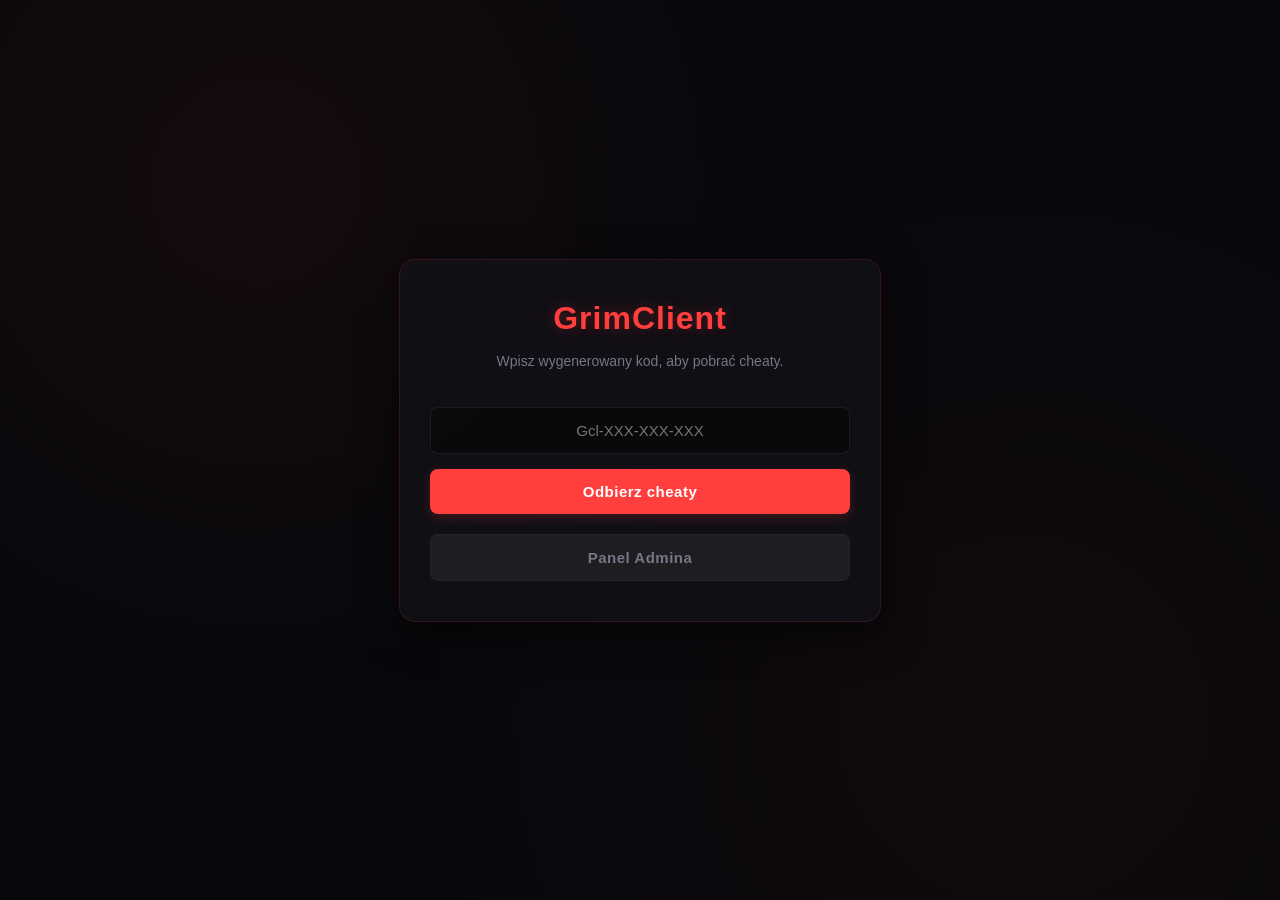
==== index.html @ 5253ae9b "Update index.html" ====
<!DOCTYPE html>
<html lang="pl">
<head>
    <meta charset="UTF-8">
    <meta name="viewport" content="width=device-width, initial-scale=1.0">
    <title>GrimClient - Premium Access</title>
    <style>
        :root {
            --bg-color: #08080c;
            --card-bg: rgba(20, 20, 28, 0.6);
            --border-color: rgba(255, 62, 62, 0.15);
            --accent: #ff3e3e;
            --accent-hover: #ff5c5c;
            --text: #f1f1f4;
            --text-muted: #767685;
            --shadow: 0 12px 40px rgba(0, 0, 0, 0.6);
        }
        
        body {
            font-family: 'Segoe UI', Roboto, Helvetica, Arial, sans-serif;
            background-color: var(--bg-color);
            background-image: 
                radial-gradient(circle at 20% 20%, rgba(255, 62, 62, 0.05) 0%, transparent 40%),
                radial-gradient(circle at 80% 80%, rgba(255, 62, 62, 0.03) 0%, transparent 50%);
            color: var(--text);
            margin: 0;
            padding: 20px;
            display: flex;
            flex-direction: column;
            align-items: center;
            justify-content: center;
            min-height: 100vh;
            box-sizing: border-box;
        }

        .container {
            background: var(--card-bg);
            backdrop-filter: blur(12px);
            -webkit-backdrop-filter: blur(12px);
            padding: 40px 30px;
            border-radius: 16px;
            box-shadow: var(--shadow);
            width: 100%;
            max-width: 420px;
            text-align: center;
            margin-bottom: 20px;
            border: 1px solid var(--border-color);
            transform: translateY(0);
            transition: transform 0.3s ease, border-color 0.3s ease;
        }
        
        .container:hover {
            border-color: rgba(255, 62, 62, 0.3);
        }

        h1 { 
            color: var(--accent); 
            margin-top: 0; 
            font-size: 32px; 
            font-weight: 800;
            letter-spacing: 1px;
            text-shadow: 0 0 15px rgba(255, 62, 62, 0.3);
            margin-bottom: 10px;
        }
        
        h2 { 
            font-size: 22px; 
            margin-top: 0;
            margin-bottom: 25px; 
            font-weight: 600;
        }

        p {
            font-size: 14px;
            line-height: 1.5;
        }

        input {
            width: 100%;
            padding: 14px 16px;
            margin: 15px 0;
            border-radius: 8px;
            border: 1px solid rgba(255, 255, 255, 0.08);
            background: rgba(0, 0, 0, 0.4);
            color: #fff;
            box-sizing: border-box;
            font-size: 15px;
            transition: all 0.2s ease;
            text-align: center;
        }

        input:focus {
            outline: none;
            border-color: var(--accent);
            background: rgba(0, 0, 0, 0.6);
            box-shadow: 0 0 10px rgba(255, 62, 62, 0.1);
        }

        /* EFEKT UNOSZENIA PRZYCISKÓW */
        button, .download-btn {
            width: 100%;
            padding: 14px;
            background: var(--accent);
            border: none;
            color: white;
            font-weight: bold;
            border-radius: 8px;
            cursor: pointer;
            font-size: 15px;
            letter-spacing: 0.5px;
            transition: transform 0.2s cubic-bezier(0.25, 0.8, 0.25, 1), background 0.2s ease, box-shadow 0.2s ease;
            box-shadow: 0 4px 12px rgba(255, 62, 62, 0.2);
        }

        button:hover, .download-btn:hover { 
            background: var(--accent-hover);
            transform: translateY(-4px); /* Podnoszenie w górę */
            box-shadow: 0 8px 20px rgba(255, 62, 62, 0.4); /* Większy cień pod podniesionym przyciskiem */
        }
        
        button:active, .download-btn:active {
            transform: translateY(-1px); /* Lekkie opuszczenie przy kliknięciu */
            box-shadow: 0 4px 8px rgba(255, 62, 62, 0.3);
        }

        .admin-btn { 
            background: rgba(255, 255, 255, 0.06); 
            margin-top: 20px; 
            color: var(--text-muted);
            box-shadow: none;
            border: 1px solid rgba(255, 255, 255, 0.03);
        }
        
        .admin-btn:hover {
            background: rgba(255, 255, 255, 0.1);
            color: #fff;
            box-shadow: 0 6px 15px rgba(0, 0, 0, 0.3);
        }

        .hidden { display: none; }
        
        .error { color: #ff4a4a; margin-top: 15px; font-weight: 600; font-size: 14px; }
        .success { color: #4aff4a; margin-top: 15px; font-weight: 600; font-size: 14px; }
        
        .code-list { 
            text-align: left; 
            max-height: 180px; 
            overflow-y: auto; 
            background: rgba(0, 0, 0, 0.3); 
            padding: 12px; 
            border-radius: 8px; 
            font-family: 'Courier New', monospace;
            border: 1px solid rgba(255, 255, 255, 0.05);
            margin-top: 15px;
        }
        
        .code-item { 
            display: flex; 
            justify-content: space-between; 
            align-items: center;
            margin-bottom: 8px; 
            font-size: 14px; 
            background: rgba(255, 255, 255, 0.03);
            padding: 8px 12px;
            border-radius: 6px;
        }
        
        .code-item:last-child { margin-bottom: 0; }
        
        .delete-btn { 
            color: var(--accent); 
            cursor: pointer; 
            background: none; 
            border: none; 
            width: auto; 
            padding: 0; 
            font-size: 13px; 
            box-shadow: none;
        }
        
        .delete-btn:hover { 
            background: none; 
            color: #ff6b6b; 
            transform: translateY(-1px); 
            box-shadow: none;
        }

        .download-btn {
            display: block;
            background: #28a745;
            box-shadow: 0 4px 12px rgba(40, 167, 69, 0.2);
            text-decoration: none;
            box-sizing: border-box;
            margin-top: 15px;
        }

        .download-btn:hover {
            background: #2fb94e;
            box-shadow: 0 8px 20px rgba(40, 167, 69, 0.4);
        }
    </style>
</head>
<body>

    <!-- PANEL UŻYTKOWNIKA -->
    <div id="user-panel" class="container">
        <h1>GrimClient</h1>
        <p style="color: var(--text-muted); margin-bottom: 20px;">Wpisz wygenerowany kod, aby pobrać cheaty.</p>
        <input type="text" id="user-code" placeholder="Gcl-XXX-XXX-XXX">
        <button onclick="redeemCode()">Odbierz cheaty</button>
        <div id="user-msg"></div>
        <button class="admin-btn" onclick="showAdminLogin()">Panel Admina</button>
    </div>

    <!-- LOGOWANIE ADMINA -->
    <div id="admin-login" class="container hidden">
        <h2>Zaloguj się jako Admin</h2>
        <input type="password" id="admin-pass" placeholder="Hasło zabezpieczające">
        <button onclick="loginAdmin()">Zaloguj panel</button>
        <div id="login-msg" class="error"></div>
        <button class="admin-btn" onclick="showUserPanel()">Powrót na główną</button>
    </div>

    <!-- PANEL ADMINA -->
    <div id="admin-panel" class="container hidden">
        <h2>Panel Administratora</h2>
        
        <label style="display:block; text-align:left; font-size:13px; color:var(--text-muted); padding-left: 2px;">Link do pliku cheatów:</label>
        <input type="text" id="cheat-link" placeholder="https://strona.com" onchange="saveLink()">
        
        <button onclick="generateCode()" style="background: #007bff; box-shadow: 0 4px 12px rgba(0, 123, 255, 0.2); margin-top: 10px;">Generuj kod Gcl</button>
        
        <h3 style="text-align: left; margin-top: 25px; margin-bottom: 10px; font-size: 15px; color: var(--text-muted);">Aktywne kody w bazie:</h3>
        <div class="code-list" id="active-codes"></div>
        
        <button class="admin-btn" onclick="logoutAdmin()">Wyloguj i zamknij</button>
    </div>

    <script>
        let codes = JSON.parse(localStorage.getItem('grim_codes')) || [];
        let downloadLink = localStorage.getItem('grim_link') || '';

        document.getElementById('cheat-link').value = downloadLink;

        function showAdminLogin() {
            hideAll();
            document.getElementById('admin-login').classList.remove('hidden');
        }

        function showUserPanel() {
            hideAll();
            document.getElementById('user-panel').classList.remove('hidden');
        }

        function hideAll() {
            document.getElementById('user-panel').classList.add('hidden');
            document.getElementById('admin-login').classList.add('hidden');
            document.getElementById('admin-panel').classList.add('hidden');
            document.getElementById('user-msg').innerHTML = '';
            document.getElementById('login-msg').innerHTML = '';
        }

        function loginAdmin() {
            const pass = document.getElementById('admin-pass').value;
            if (pass === '12345') {
                hideAll();
                document.getElementById('admin-panel').classList.remove('hidden');
                renderCodes();
            } else {
                document.getElementById('login-msg').innerText = 'Błędne hasło!';
            }
            document.getElementById('admin-pass').value = '';
        }

        function logoutAdmin() {
            showUserPanel();
        }

        function saveLink() {
            downloadLink = document.getElementById('cheat-link').value;
            localStorage.setItem('grim_link', downloadLink);
        }

        function getRandomSegment() {
            return Math.floor(100 + Math.random() * 900).toString();
        }

        function generateCode() {
            const newCode = `Gcl-${getRandomSegment()}-${getRandomSegment()}-${getRandomSegment()}`;
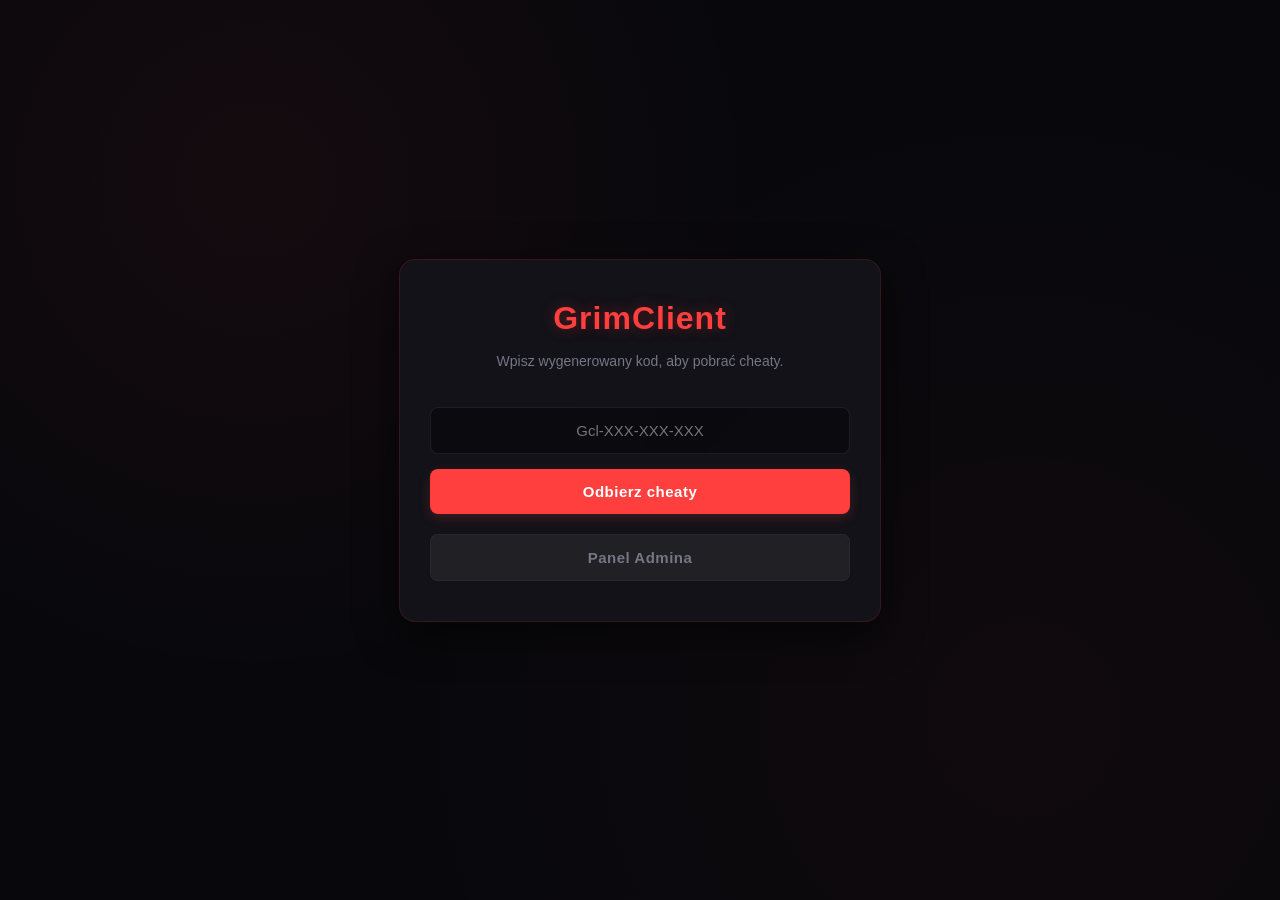
==== commit 435104ee: "Update index.html" ====
--- a/index.html
+++ b/index.html
@@ -7,7 +7,7 @@
     <style>
         :root {
             --bg-color: #08080c;
-            --card-bg: rgba(20, 20, 28, 0.6);
+            --card-bg: rgba(20, 20, 28, 0.85);
             --border-color: rgba(255, 62, 62, 0.15);
             --accent: #ff3e3e;
             --accent-hover: #ff5c5c;
@@ -45,8 +45,7 @@
             text-align: center;
             margin-bottom: 20px;
             border: 1px solid var(--border-color);
-            transform: translateY(0);
-            transition: transform 0.3s ease, border-color 0.3s ease;
+            transition: border-color 0.3s ease;
         }
         
         .container:hover {
@@ -96,8 +95,9 @@
             box-shadow: 0 0 10px rgba(255, 62, 62, 0.1);
         }
 
-        /* EFEKT UNOSZENIA PRZYCISKÓW */
-        button, .download-btn {
+        /* GŁÓWNE PRZYCISKI - EFEKT UNOSZENIA */
+        .btn-main, .download-btn {
+            display: block;
             width: 100%;
             padding: 14px;
             background: var(--accent);
@@ -108,21 +108,23 @@
             cursor: pointer;
             font-size: 15px;
             letter-spacing: 0.5px;
+            box-sizing: border-box;
             transition: transform 0.2s cubic-bezier(0.25, 0.8, 0.25, 1), background 0.2s ease, box-shadow 0.2s ease;
             box-shadow: 0 4px 12px rgba(255, 62, 62, 0.2);
         }
 
-        button:hover, .download-btn:hover { 
+        .btn-main:hover, .download-btn:hover { 
             background: var(--accent-hover);
-            transform: translateY(-4px); /* Podnoszenie w górę */
-            box-shadow: 0 8px 20px rgba(255, 62, 62, 0.4); /* Większy cień pod podniesionym przyciskiem */
-        }
-        
-        button:active, .download-btn:active {
-            transform: translateY(-1px); /* Lekkie opuszczenie przy kliknięciu */
+            transform: translateY(-4px);
+            box-shadow: 0 8px 20px rgba(255, 62, 62, 0.4);
+        }
+        
+        .btn-main:active, .download-btn:active {
+            transform: translateY(-1px);
             box-shadow: 0 4px 8px rgba(255, 62, 62, 0.3);
         }
 
+        /* PRZYCISKI PANELU ADMINA (POZOSTAŁE) */
         .admin-btn { 
             background: rgba(255, 255, 255, 0.06); 
             margin-top: 20px; 
@@ -167,30 +169,28 @@
         
         .code-item:last-child { margin-bottom: 0; }
         
+        /* MAŁY PRZYCISK USUWANIA - BEZ POPSUCIA UKŁADU */
         .delete-btn { 
             color: var(--accent); 
             cursor: pointer; 
             background: none; 
             border: none; 
             width: auto; 
-            padding: 0; 
+            padding: 2px 5px; 
             font-size: 13px; 
-            box-shadow: none;
+            font-weight: bold;
+            transition: color 0.2s, transform 0.2s;
         }
         
         .delete-btn:hover { 
-            background: none; 
             color: #ff6b6b; 
-            transform: translateY(-1px); 
-            box-shadow: none;
+            transform: translateY(-2px);
         }
 
         .download-btn {
-            display: block;
             background: #28a745;
             box-shadow: 0 4px 12px rgba(40, 167, 69, 0.2);
             text-decoration: none;
-            box-sizing: border-box;
             margin-top: 15px;
         }
 
@@ -207,18 +207,18 @@
         <h1>GrimClient</h1>
         <p style="color: var(--text-muted); margin-bottom: 20px;">Wpisz wygenerowany kod, aby pobrać cheaty.</p>
         <input type="text" id="user-code" placeholder="Gcl-XXX-XXX-XXX">
-        <button onclick="redeemCode()">Odbierz cheaty</button>
+        <button class="btn-main" onclick="redeemCode()">Odbierz cheaty</button>
         <div id="user-msg"></div>
-        <button class="admin-btn" onclick="showAdminLogin()">Panel Admina</button>
+        <button class="btn-main admin-btn" onclick="showAdminLogin()">Panel Admina</button>
     </div>
 
     <!-- LOGOWANIE ADMINA -->
     <div id="admin-login" class="container hidden">
         <h2>Zaloguj się jako Admin</h2>
         <input type="password" id="admin-pass" placeholder="Hasło zabezpieczające">
-        <button onclick="loginAdmin()">Zaloguj panel</button>
+        <button class="btn-main" onclick="loginAdmin()">Zaloguj panel</button>
         <div id="login-msg" class="error"></div>
-        <button class="admin-btn" onclick="showUserPanel()">Powrót na główną</button>
+        <button class="btn-main admin-btn" onclick="showUserPanel()">Powrót na główną</button>
     </div>
 
     <!-- PANEL ADMINA -->
@@ -228,18 +228,19 @@
         <label style="display:block; text-align:left; font-size:13px; color:var(--text-muted); padding-left: 2px;">Link do pliku cheatów:</label>
         <input type="text" id="cheat-link" placeholder="https://strona.com" onchange="saveLink()">
         
-        <button onclick="generateCode()" style="background: #007bff; box-shadow: 0 4px 12px rgba(0, 123, 255, 0.2); margin-top: 10px;">Generuj kod Gcl</button>
+        <button class="btn-main" onclick="generateCode()" style="background: #007bff; box-shadow: 0 4px 12px rgba(0, 123, 255, 0.2); margin-top: 10px;">Generuj kod Gcl</button>
         
         <h3 style="text-align: left; margin-top: 25px; margin-bottom: 10px; font-size: 15px; color: var(--text-muted);">Aktywne kody w bazie:</h3>
         <div class="code-list" id="active-codes"></div>
         
-        <button class="admin-btn" onclick="logoutAdmin()">Wyloguj i zamknij</button>
+        <button class="btn-main admin-btn" onclick="logoutAdmin()">Wyloguj i zamknij</button>
     </div>
 
     <script>
         let codes = JSON.parse(localStorage.getItem('grim_codes')) || [];
         let downloadLink = localStorage.getItem('grim_link') || '';
 
+        // Załaduj link przy starcie strony
         document.getElementById('cheat-link').value = downloadLink;
 
         function showAdminLogin() {
@@ -286,4 +287,3 @@
         }
 
         function generateCode() {
-            const newCode = `Gcl-${getRandomSegment()}-${getRandomSegment()}-${getRandomSegment()}`;
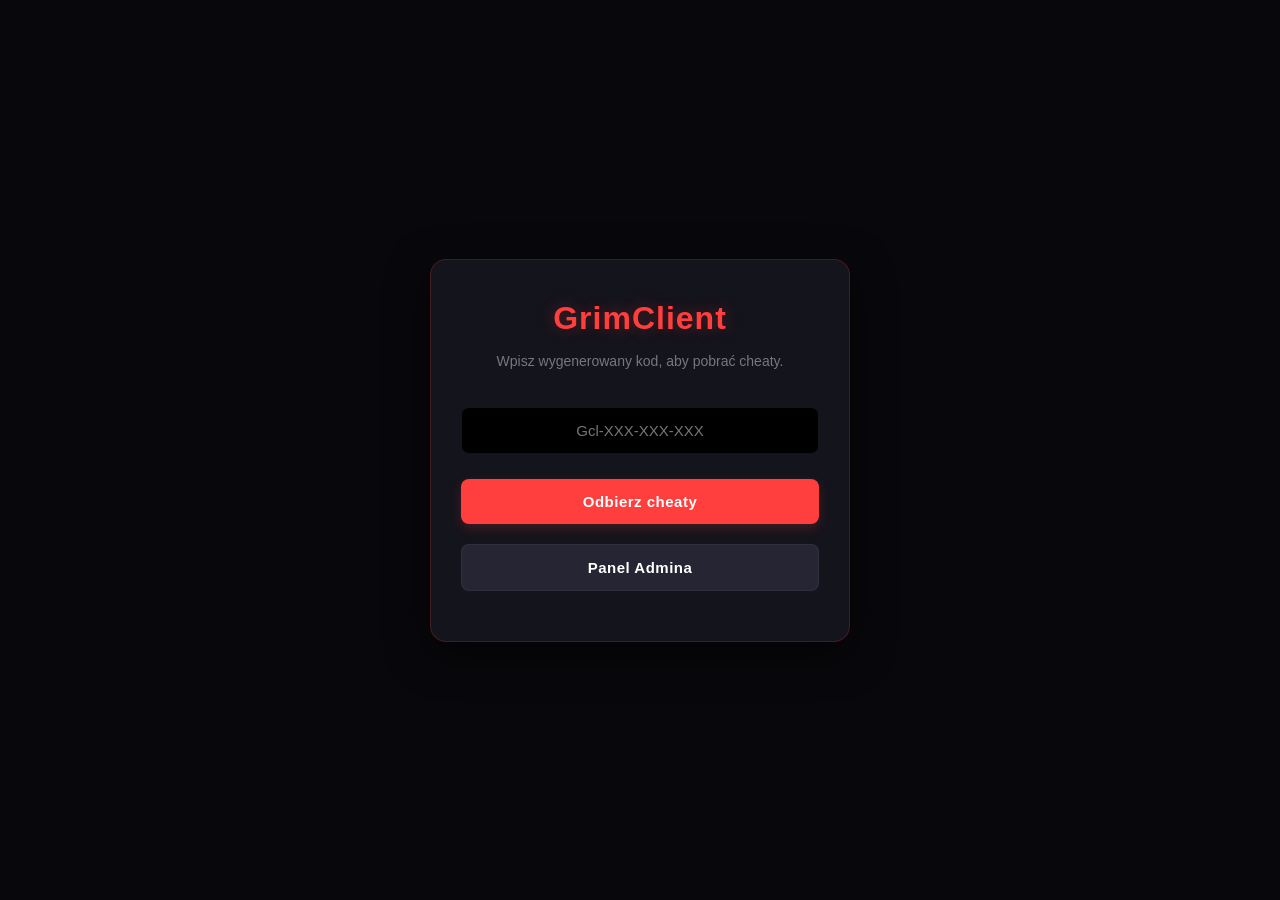
==== commit 4073fe4a: "Update index.html" ====
--- a/index.html
+++ b/index.html
@@ -7,8 +7,8 @@
     <style>
         :root {
             --bg-color: #08080c;
-            --card-bg: rgba(20, 20, 28, 0.85);
-            --border-color: rgba(255, 62, 62, 0.15);
+            --card-bg: #14141c;
+            --border-color: rgba(255, 62, 62, 0.2);
             --accent: #ff3e3e;
             --accent-hover: #ff5c5c;
             --text: #f1f1f4;
@@ -19,9 +19,6 @@
         body {
             font-family: 'Segoe UI', Roboto, Helvetica, Arial, sans-serif;
             background-color: var(--bg-color);
-            background-image: 
-                radial-gradient(circle at 20% 20%, rgba(255, 62, 62, 0.05) 0%, transparent 40%),
-                radial-gradient(circle at 80% 80%, rgba(255, 62, 62, 0.03) 0%, transparent 50%);
             color: var(--text);
             margin: 0;
             padding: 20px;
@@ -35,21 +32,14 @@
 
         .container {
             background: var(--card-bg);
-            backdrop-filter: blur(12px);
-            -webkit-backdrop-filter: blur(12px);
             padding: 40px 30px;
             border-radius: 16px;
             box-shadow: var(--shadow);
             width: 100%;
             max-width: 420px;
             text-align: center;
-            margin-bottom: 20px;
+            box-sizing: border-box;
             border: 1px solid var(--border-color);
-            transition: border-color 0.3s ease;
-        }
-        
-        .container:hover {
-            border-color: rgba(255, 62, 62, 0.3);
         }
 
         h1 { 
@@ -80,42 +70,44 @@
             margin: 15px 0;
             border-radius: 8px;
             border: 1px solid rgba(255, 255, 255, 0.08);
-            background: rgba(0, 0, 0, 0.4);
+            background: #000000;
             color: #fff;
             box-sizing: border-box;
             font-size: 15px;
-            transition: all 0.2s ease;
             text-align: center;
         }
 
         input:focus {
             outline: none;
             border-color: var(--accent);
-            background: rgba(0, 0, 0, 0.6);
             box-shadow: 0 0 10px rgba(255, 62, 62, 0.1);
         }
 
-        /* GŁÓWNE PRZYCISKI - EFEKT UNOSZENIA */
+        /* NAPRAWIONE GŁÓWNE PRZYCISKI */
         .btn-main, .download-btn {
             display: block;
             width: 100%;
             padding: 14px;
             background: var(--accent);
             border: none;
-            color: white;
+            color: #ffffff;
             font-weight: bold;
             border-radius: 8px;
             cursor: pointer;
             font-size: 15px;
             letter-spacing: 0.5px;
             box-sizing: border-box;
+            margin-top: 10px;
+            margin-bottom: 10px;
+            position: relative;
+            z-index: 10;
             transition: transform 0.2s cubic-bezier(0.25, 0.8, 0.25, 1), background 0.2s ease, box-shadow 0.2s ease;
             box-shadow: 0 4px 12px rgba(255, 62, 62, 0.2);
         }
 
         .btn-main:hover, .download-btn:hover { 
             background: var(--accent-hover);
-            transform: translateY(-4px);
+            transform: translateY(-4px); /* Efekt podnoszenia */
             box-shadow: 0 8px 20px rgba(255, 62, 62, 0.4);
         }
         
@@ -124,22 +116,21 @@
             box-shadow: 0 4px 8px rgba(255, 62, 62, 0.3);
         }
 
-        /* PRZYCISKI PANELU ADMINA (POZOSTAŁE) */
+        /* PRZYCISKI PANELU ADMINA (SZARE) */
         .admin-btn { 
-            background: rgba(255, 255, 255, 0.06); 
+            background: #252533; 
             margin-top: 20px; 
-            color: var(--text-muted);
+            color: #ffffff;
             box-shadow: none;
-            border: 1px solid rgba(255, 255, 255, 0.03);
+            border: 1px solid rgba(255, 255, 255, 0.05);
         }
         
         .admin-btn:hover {
-            background: rgba(255, 255, 255, 0.1);
-            color: #fff;
+            background: #333344;
             box-shadow: 0 6px 15px rgba(0, 0, 0, 0.3);
         }
 
-        .hidden { display: none; }
+        .hidden { display: none !important; }
         
         .error { color: #ff4a4a; margin-top: 15px; font-weight: 600; font-size: 14px; }
         .success { color: #4aff4a; margin-top: 15px; font-weight: 600; font-size: 14px; }
@@ -148,7 +139,7 @@
             text-align: left; 
             max-height: 180px; 
             overflow-y: auto; 
-            background: rgba(0, 0, 0, 0.3); 
+            background: #000000; 
             padding: 12px; 
             border-radius: 8px; 
             font-family: 'Courier New', monospace;
@@ -169,16 +160,18 @@
         
         .code-item:last-child { margin-bottom: 0; }
         
-        /* MAŁY PRZYCISK USUWANIA - BEZ POPSUCIA UKŁADU */
+        /* MAŁY PRZYCISK USUWANIA */
         .delete-btn { 
             color: var(--accent); 
             cursor: pointer; 
             background: none; 
             border: none; 
             width: auto; 
-            padding: 2px 5px; 
+            padding: 5px 10px; 
             font-size: 13px; 
             font-weight: bold;
+            position: relative;
+            z-index: 15;
             transition: color 0.2s, transform 0.2s;
         }
         
@@ -228,7 +221,7 @@
         <label style="display:block; text-align:left; font-size:13px; color:var(--text-muted); padding-left: 2px;">Link do pliku cheatów:</label>
         <input type="text" id="cheat-link" placeholder="https://strona.com" onchange="saveLink()">
         
-        <button class="btn-main" onclick="generateCode()" style="background: #007bff; box-shadow: 0 4px 12px rgba(0, 123, 255, 0.2); margin-top: 10px;">Generuj kod Gcl</button>
+        <button class="btn-main" onclick="generateCode()" style="background: #007bff; box-shadow: 0 4px 12px rgba(0, 123, 255, 0.2);">Generuj kod Gcl</button>
         
         <h3 style="text-align: left; margin-top: 25px; margin-bottom: 10px; font-size: 15px; color: var(--text-muted);">Aktywne kody w bazie:</h3>
         <div class="code-list" id="active-codes"></div>
@@ -240,7 +233,6 @@
         let codes = JSON.parse(localStorage.getItem('grim_codes')) || [];
         let downloadLink = localStorage.getItem('grim_link') || '';
 
-        // Załaduj link przy starcie strony
         document.getElementById('cheat-link').value = downloadLink;
 
         function showAdminLogin() {
@@ -287,3 +279,18 @@
         }
 
         function generateCode() {
+            const newCode = `Gcl-${getRandomSegment()}-${getRandomSegment()}-${getRandomSegment()}`;
+            codes.push(newCode);
+            localStorage.setItem('grim_codes', JSON.stringify(codes));
+            renderCodes();
+        }
+
+        function deleteCode(index) {
+            codes.splice(index, 1);
+            localStorage.setItem('grim_codes', JSON.stringify(codes));
+            renderCodes();
+        }
+
+        function renderCodes() {
+            const listDiv = document.getElementById('active-codes');
+            listDiv.innerHTML = '';
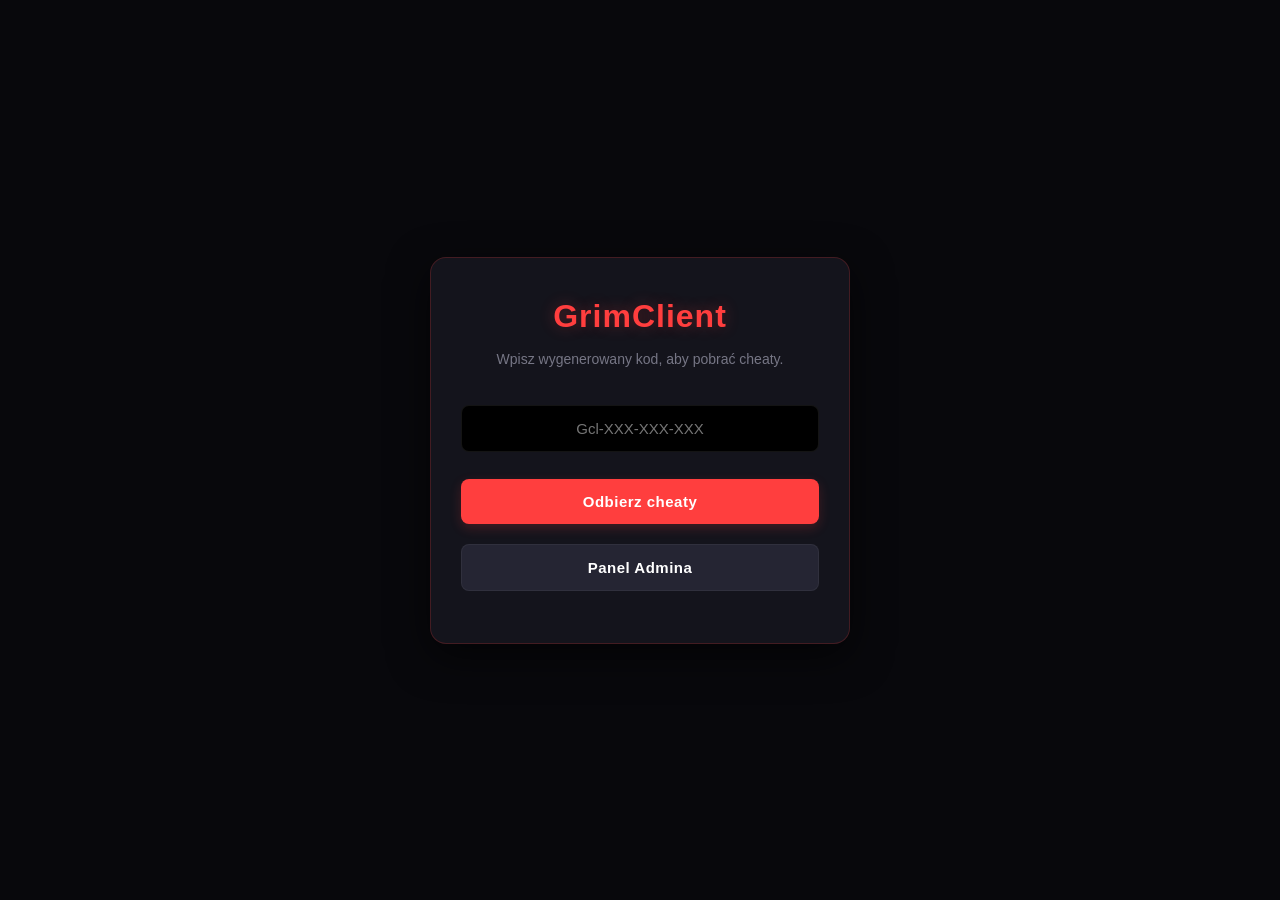
==== commit 87dfcdc2: "Update index.html" ====
--- a/index.html
+++ b/index.html
@@ -83,41 +83,39 @@
             box-shadow: 0 0 10px rgba(255, 62, 62, 0.1);
         }
 
-        /* NAPRAWIONE GŁÓWNE PRZYCISKI */
-        .btn-main, .download-btn {
+        /* NAPRAWIONE DUŻE PRZYCISKI */
+        button.btn-main, a.download-btn {
             display: block;
             width: 100%;
             padding: 14px;
             background: var(--accent);
             border: none;
-            color: #ffffff;
+            color: #ffffff !important;
             font-weight: bold;
             border-radius: 8px;
             cursor: pointer;
             font-size: 15px;
             letter-spacing: 0.5px;
             box-sizing: border-box;
-            margin-top: 10px;
-            margin-bottom: 10px;
-            position: relative;
-            z-index: 10;
+            margin: 12px 0;
+            text-decoration: none;
             transition: transform 0.2s cubic-bezier(0.25, 0.8, 0.25, 1), background 0.2s ease, box-shadow 0.2s ease;
             box-shadow: 0 4px 12px rgba(255, 62, 62, 0.2);
         }
 
-        .btn-main:hover, .download-btn:hover { 
+        button.btn-main:hover, a.download-btn:hover { 
             background: var(--accent-hover);
-            transform: translateY(-4px); /* Efekt podnoszenia */
+            transform: translateY(-4px); /* Podnoszenie */
             box-shadow: 0 8px 20px rgba(255, 62, 62, 0.4);
         }
         
-        .btn-main:active, .download-btn:active {
+        button.btn-main:active, a.download-btn:active {
             transform: translateY(-1px);
             box-shadow: 0 4px 8px rgba(255, 62, 62, 0.3);
         }
 
-        /* PRZYCISKI PANELU ADMINA (SZARE) */
-        .admin-btn { 
+        /* PRZYCISKI SZARE */
+        button.admin-btn { 
             background: #252533; 
             margin-top: 20px; 
             color: #ffffff;
@@ -125,7 +123,7 @@
             border: 1px solid rgba(255, 255, 255, 0.05);
         }
         
-        .admin-btn:hover {
+        button.admin-btn:hover {
             background: #333344;
             box-shadow: 0 6px 15px rgba(0, 0, 0, 0.3);
         }
@@ -160,34 +158,28 @@
         
         .code-item:last-child { margin-bottom: 0; }
         
-        /* MAŁY PRZYCISK USUWANIA */
-        .delete-btn { 
+        /* CAŁKOWICIE NOWY PRZYCISK USUWANIA - BEZ KONFLIKTÓW CSS */
+        .del-action { 
             color: var(--accent); 
             cursor: pointer; 
-            background: none; 
-            border: none; 
-            width: auto; 
-            padding: 5px 10px; 
             font-size: 13px; 
             font-weight: bold;
-            position: relative;
-            z-index: 15;
+            padding: 2px 6px;
+            user-select: none;
             transition: color 0.2s, transform 0.2s;
         }
         
-        .delete-btn:hover { 
+        .del-action:hover { 
             color: #ff6b6b; 
-            transform: translateY(-2px);
-        }
-
-        .download-btn {
+            transform: translateY(-1px);
+        }
+
+        a.download-btn {
             background: #28a745;
             box-shadow: 0 4px 12px rgba(40, 167, 69, 0.2);
-            text-decoration: none;
-            margin-top: 15px;
-        }
-
-        .download-btn:hover {
+        }
+
+        a.download-btn:hover {
             background: #2fb94e;
             box-shadow: 0 8px 20px rgba(40, 167, 69, 0.4);
         }
@@ -294,3 +286,8 @@
         function renderCodes() {
             const listDiv = document.getElementById('active-codes');
             listDiv.innerHTML = '';
+            if (codes.length === 0) {
+                listDiv.innerHTML = '<span style="color:#555566; font-size:13px; display:block; text-align:center;">Brak wygenerowanych kodów</span>';
+                return;
+            }
+    
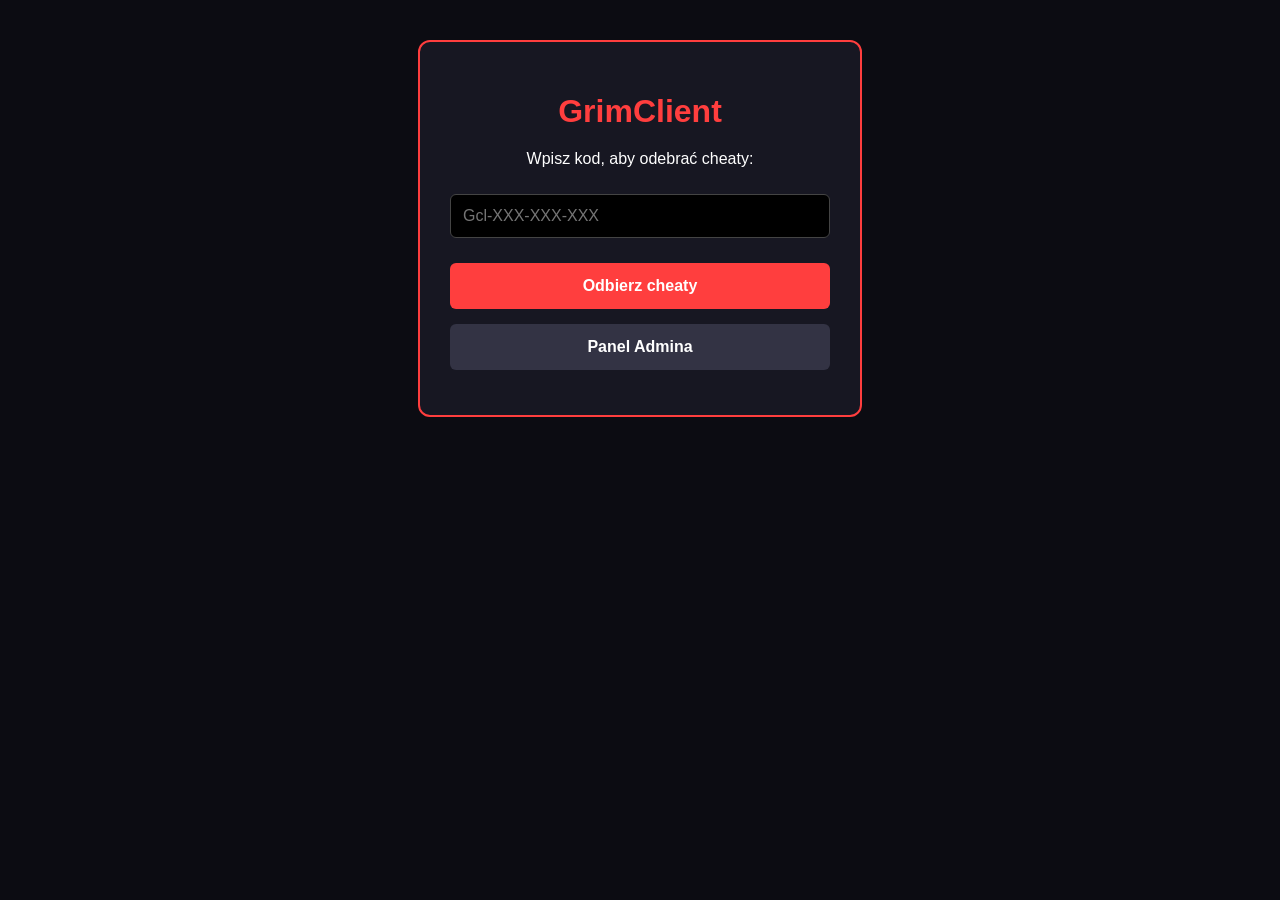
==== commit d9487e36: "Update index.html" ====
--- a/index.html
+++ b/index.html
@@ -3,291 +3,257 @@
 <head>
     <meta charset="UTF-8">
     <meta name="viewport" content="width=device-width, initial-scale=1.0">
-    <title>GrimClient - Premium Access</title>
+    <title>GrimClient</title>
     <style>
-        :root {
-            --bg-color: #08080c;
-            --card-bg: #14141c;
-            --border-color: rgba(255, 62, 62, 0.2);
-            --accent: #ff3e3e;
-            --accent-hover: #ff5c5c;
-            --text: #f1f1f4;
-            --text-muted: #767685;
-            --shadow: 0 12px 40px rgba(0, 0, 0, 0.6);
-        }
-        
         body {
-            font-family: 'Segoe UI', Roboto, Helvetica, Arial, sans-serif;
-            background-color: var(--bg-color);
-            color: var(--text);
+            font-family: sans-serif;
+            background-color: #0c0c12;
+            color: #ffffff;
             margin: 0;
-            padding: 20px;
+            padding: 40px 20px;
             display: flex;
-            flex-direction: column;
-            align-items: center;
             justify-content: center;
-            min-height: 100vh;
-            box-sizing: border-box;
-        }
-
-        .container {
-            background: var(--card-bg);
-            padding: 40px 30px;
-            border-radius: 16px;
-            box-shadow: var(--shadow);
+        }
+        .box {
+            background-color: #171722;
+            padding: 30px;
+            border-radius: 12px;
             width: 100%;
-            max-width: 420px;
+            max-width: 380px;
             text-align: center;
-            box-sizing: border-box;
-            border: 1px solid var(--border-color);
-        }
-
-        h1 { 
-            color: var(--accent); 
-            margin-top: 0; 
-            font-size: 32px; 
-            font-weight: 800;
-            letter-spacing: 1px;
-            text-shadow: 0 0 15px rgba(255, 62, 62, 0.3);
-            margin-bottom: 10px;
-        }
-        
-        h2 { 
-            font-size: 22px; 
-            margin-top: 0;
-            margin-bottom: 25px; 
-            font-weight: 600;
-        }
-
-        p {
-            font-size: 14px;
-            line-height: 1.5;
-        }
-
+            border: 2px solid #ff3e3e;
+        }
+        h1 { color: #ff3e3e; margin-bottom: 20px; }
         input {
             width: 100%;
-            padding: 14px 16px;
-            margin: 15px 0;
-            border-radius: 8px;
-            border: 1px solid rgba(255, 255, 255, 0.08);
+            padding: 12px;
+            margin: 10px 0;
             background: #000000;
-            color: #fff;
+            color: #ffffff;
+            border: 1px solid #444;
+            border-radius: 6px;
             box-sizing: border-box;
-            font-size: 15px;
-            text-align: center;
-        }
-
-        input:focus {
-            outline: none;
-            border-color: var(--accent);
-            box-shadow: 0 0 10px rgba(255, 62, 62, 0.1);
-        }
-
-        /* NAPRAWIONE DUŻE PRZYCISKI */
-        button.btn-main, a.download-btn {
+            font-size: 16px;
+        }
+        /* Nowe, bezpieczne przyciski z prostym efektem uniesienia */
+        .przycisk {
             display: block;
             width: 100%;
             padding: 14px;
-            background: var(--accent);
+            background-color: #ff3e3e;
+            color: white;
             border: none;
-            color: #ffffff !important;
+            border-radius: 6px;
             font-weight: bold;
-            border-radius: 8px;
+            font-size: 16px;
             cursor: pointer;
-            font-size: 15px;
-            letter-spacing: 0.5px;
+            margin: 15px 0;
             box-sizing: border-box;
-            margin: 12px 0;
+            transition: transform 0.1s ease;
+        }
+        .przycisk:hover {
+            transform: translateY(-3px); /* Efekt podniesienia */
+            background-color: #ff5555;
+        }
+        .szary-btn {
+            background-color: #333344;
+        }
+        .szary-btn:hover {
+            background-color: #444455;
+        }
+        .niebieski-btn {
+            background-color: #007bff;
+        }
+        .niebieski-btn:hover {
+            background-color: #1a8cff;
+        }
+        .zielony-btn {
+            background-color: #28a745;
             text-decoration: none;
-            transition: transform 0.2s cubic-bezier(0.25, 0.8, 0.25, 1), background 0.2s ease, box-shadow 0.2s ease;
-            box-shadow: 0 4px 12px rgba(255, 62, 62, 0.2);
-        }
-
-        button.btn-main:hover, a.download-btn:hover { 
-            background: var(--accent-hover);
-            transform: translateY(-4px); /* Podnoszenie */
-            box-shadow: 0 8px 20px rgba(255, 62, 62, 0.4);
-        }
-        
-        button.btn-main:active, a.download-btn:active {
-            transform: translateY(-1px);
-            box-shadow: 0 4px 8px rgba(255, 62, 62, 0.3);
-        }
-
-        /* PRZYCISKI SZARE */
-        button.admin-btn { 
-            background: #252533; 
-            margin-top: 20px; 
-            color: #ffffff;
-            box-shadow: none;
-            border: 1px solid rgba(255, 255, 255, 0.05);
-        }
-        
-        button.admin-btn:hover {
-            background: #333344;
-            box-shadow: 0 6px 15px rgba(0, 0, 0, 0.3);
-        }
-
-        .hidden { display: none !important; }
-        
-        .error { color: #ff4a4a; margin-top: 15px; font-weight: 600; font-size: 14px; }
-        .success { color: #4aff4a; margin-top: 15px; font-weight: 600; font-size: 14px; }
-        
-        .code-list { 
-            text-align: left; 
-            max-height: 180px; 
-            overflow-y: auto; 
-            background: #000000; 
-            padding: 12px; 
-            border-radius: 8px; 
-            font-family: 'Courier New', monospace;
-            border: 1px solid rgba(255, 255, 255, 0.05);
-            margin-top: 15px;
-        }
-        
-        .code-item { 
-            display: flex; 
-            justify-content: space-between; 
-            align-items: center;
-            margin-bottom: 8px; 
-            font-size: 14px; 
-            background: rgba(255, 255, 255, 0.03);
-            padding: 8px 12px;
+        }
+        .zielony-btn:hover {
+            background-color: #2fc952;
+        }
+        .ukryty {
+            display: none !important;
+        }
+        .error { color: #ff4a4a; font-weight: bold; margin: 10px 0; }
+        .success { color: #4aff4a; font-weight: bold; margin: 10px 0; }
+        .lista-kodow {
+            text-align: left;
+            background: #000;
+            padding: 10px;
             border-radius: 6px;
-        }
-        
-        .code-item:last-child { margin-bottom: 0; }
-        
-        /* CAŁKOWICIE NOWY PRZYCISK USUWANIA - BEZ KONFLIKTÓW CSS */
-        .del-action { 
-            color: var(--accent); 
-            cursor: pointer; 
-            font-size: 13px; 
+            max-height: 150px;
+            overflow-y: auto;
+        }
+        .linia-kodu {
+            display: flex;
+            justify-content: space-between;
+            margin-bottom: 8px;
+        }
+        .usun-btn {
+            color: #ff3e3e;
+            background: none;
+            border: none;
+            cursor: pointer;
             font-weight: bold;
-            padding: 2px 6px;
-            user-select: none;
-            transition: color 0.2s, transform 0.2s;
-        }
-        
-        .del-action:hover { 
-            color: #ff6b6b; 
-            transform: translateY(-1px);
-        }
-
-        a.download-btn {
-            background: #28a745;
-            box-shadow: 0 4px 12px rgba(40, 167, 69, 0.2);
-        }
-
-        a.download-btn:hover {
-            background: #2fb94e;
-            box-shadow: 0 8px 20px rgba(40, 167, 69, 0.4);
         }
     </style>
 </head>
 <body>
 
-    <!-- PANEL UŻYTKOWNIKA -->
-    <div id="user-panel" class="container">
+    <!-- 1. PANEL UŻYTKOWNIKA -->
+    <div id="panel-user" class="box">
         <h1>GrimClient</h1>
-        <p style="color: var(--text-muted); margin-bottom: 20px;">Wpisz wygenerowany kod, aby pobrać cheaty.</p>
-        <input type="text" id="user-code" placeholder="Gcl-XXX-XXX-XXX">
-        <button class="btn-main" onclick="redeemCode()">Odbierz cheaty</button>
-        <div id="user-msg"></div>
-        <button class="btn-main admin-btn" onclick="showAdminLogin()">Panel Admina</button>
+        <p>Wpisz kod, aby odebrać cheaty:</p>
+        <input type="text" id="kod-user" placeholder="Gcl-XXX-XXX-XXX">
+        <button class="przycisk" onclick="odbierzCheaty()">Odbierz cheaty</button>
+        <div id="komunikat-user"></div>
+        <button class="przycisk szary-btn" onclick="pokazLogowanie()">Panel Admina</button>
     </div>
 
-    <!-- LOGOWANIE ADMINA -->
-    <div id="admin-login" class="container hidden">
-        <h2>Zaloguj się jako Admin</h2>
-        <input type="password" id="admin-pass" placeholder="Hasło zabezpieczające">
-        <button class="btn-main" onclick="loginAdmin()">Zaloguj panel</button>
-        <div id="login-msg" class="error"></div>
-        <button class="btn-main admin-btn" onclick="showUserPanel()">Powrót na główną</button>
+    <!-- 2. LOGOWANIE ADMINA -->
+    <div id="panel-login" class="box ukryty">
+        <h2>Logowanie Admina</h2>
+        <input type="password" id="haslo-admin" placeholder="Wpisz hasło">
+        <button class="przycisk" onclick="zalogujAdmina()">Zaloguj się</button>
+        <div id="komunikat-login" class="error"></div>
+        <button class="przycisk szary-btn" onclick="pokazUsera()">Powrót</button>
     </div>
 
-    <!-- PANEL ADMINA -->
-    <div id="admin-panel" class="container hidden">
+    <!-- 3. PANEL GLOWNY ADMINA -->
+    <div id="panel-admin" class="box ukryty">
         <h2>Panel Administratora</h2>
+        <p>Link do pobrania cheatów:</p>
+        <input type="text" id="link-input" placeholder="https://..." onchange="zapiszLink()">
         
-        <label style="display:block; text-align:left; font-size:13px; color:var(--text-muted); padding-left: 2px;">Link do pliku cheatów:</label>
-        <input type="text" id="cheat-link" placeholder="https://strona.com" onchange="saveLink()">
+        <button class="przycisk niebieski-btn" onclick="generujKod()">Generuj kod Gcl</button>
         
-        <button class="btn-main" onclick="generateCode()" style="background: #007bff; box-shadow: 0 4px 12px rgba(0, 123, 255, 0.2);">Generuj kod Gcl</button>
+        <p style="text-align: left; color: #888;">Aktywne kody:</p>
+        <div class="lista-kodow" id="widok-kodow"></div>
         
-        <h3 style="text-align: left; margin-top: 25px; margin-bottom: 10px; font-size: 15px; color: var(--text-muted);">Aktywne kody w bazie:</h3>
-        <div class="code-list" id="active-codes"></div>
-        
-        <button class="btn-main admin-btn" onclick="logoutAdmin()">Wyloguj i zamknij</button>
+        <button class="przycisk szary-btn" onclick="wylogujAdmina()">Wyloguj</button>
     </div>
 
     <script>
-        let codes = JSON.parse(localStorage.getItem('grim_codes')) || [];
-        let downloadLink = localStorage.getItem('grim_link') || '';
-
-        document.getElementById('cheat-link').value = downloadLink;
-
-        function showAdminLogin() {
-            hideAll();
-            document.getElementById('admin-login').classList.remove('hidden');
-        }
-
-        function showUserPanel() {
-            hideAll();
-            document.getElementById('user-panel').classList.remove('hidden');
-        }
-
-        function hideAll() {
-            document.getElementById('user-panel').classList.add('hidden');
-            document.getElementById('admin-login').classList.add('hidden');
-            document.getElementById('admin-panel').classList.add('hidden');
-            document.getElementById('user-msg').innerHTML = '';
-            document.getElementById('login-msg').innerHTML = '';
-        }
-
-        function loginAdmin() {
-            const pass = document.getElementById('admin-pass').value;
-            if (pass === '12345') {
-                hideAll();
-                document.getElementById('admin-panel').classList.remove('hidden');
-                renderCodes();
+        // Tablica na kody i zmienna na link
+        let kody = [];
+        let plikLink = "";
+
+        // Próba wczytania danych z pamięci przeglądarki przy starcie
+        if(localStorage.getItem('grim_kody')) {
+            kody = JSON.parse(localStorage.getItem('grim_kody'));
+        }
+        if(localStorage.getItem('grim_link')) {
+            plikLink = localStorage.getItem('grim_link');
+            document.getElementById('link-input').value = plikLink;
+        }
+
+        // Funkcje przełączania widoków
+        function pokazLogowanie() {
+            document.getElementById('panel-user').classList.add('ukryty');
+            document.getElementById('panel-login').classList.remove('ukryty');
+            document.getElementById('panel-admin').classList.add('ukryty');
+        }
+
+        function pokazUsera() {
+            document.getElementById('panel-user').classList.remove('ukryty');
+            document.getElementById('panel-login').classList.add('ukryty');
+            document.getElementById('panel-admin').classList.add('ukryty');
+            document.getElementById('komunikat-user').innerHTML = "";
+            document.getElementById('komunikat-login').innerHTML = "";
+        }
+
+        function zalogujAdmina() {
+            let wpisaneHaslo = document.getElementById('haslo-admin').value;
+            if (wpisaneHaslo === "12345") {
+                document.getElementById('panel-login').classList.add('ukryty');
+                document.getElementById('panel-admin').classList.remove('ukryty');
+                odswiezListeKodow();
             } else {
-                document.getElementById('login-msg').innerText = 'Błędne hasło!';
-            }
-            document.getElementById('admin-pass').value = '';
-        }
-
-        function logoutAdmin() {
-            showUserPanel();
-        }
-
-        function saveLink() {
-            downloadLink = document.getElementById('cheat-link').value;
-            localStorage.setItem('grim_link', downloadLink);
-        }
-
-        function getRandomSegment() {
-            return Math.floor(100 + Math.random() * 900).toString();
-        }
-
-        function generateCode() {
-            const newCode = `Gcl-${getRandomSegment()}-${getRandomSegment()}-${getRandomSegment()}`;
-            codes.push(newCode);
-            localStorage.setItem('grim_codes', JSON.stringify(codes));
-            renderCodes();
-        }
-
-        function deleteCode(index) {
-            codes.splice(index, 1);
-            localStorage.setItem('grim_codes', JSON.stringify(codes));
-            renderCodes();
-        }
-
-        function renderCodes() {
-            const listDiv = document.getElementById('active-codes');
-            listDiv.innerHTML = '';
-            if (codes.length === 0) {
-                listDiv.innerHTML = '<span style="color:#555566; font-size:13px; display:block; text-align:center;">Brak wygenerowanych kodów</span>';
+                document.getElementById('komunikat-login').innerText = "Błędne hasło! (Wpisz: 12345)";
+            }
+            document.getElementById('haslo-admin').value = "";
+        }
+
+        function wylogujAdmina() {
+            pokazUsera();
+        }
+
+        // Funkcje Admina
+        function zapiszLink() {
+            plikLink = document.getElementById('link-input').value;
+            localStorage.setItem('grim_link', plikLink);
+        }
+
+        function generujKod() {
+            let n1 = Math.floor(100 + Math.random() * 900);
+            let n2 = Math.floor(100 + Math.random() * 900);
+            let n3 = Math.floor(100 + Math.random() * 900);
+            let nowyKod = "Gcl-" + n1 + "-" + n2 + "-" + n3;
+            
+            kody.push(nowyKod);
+            localStorage.setItem('grim_kody', JSON.stringify(kody));
+            odswiezListeKodow();
+        }
+
+        function usunKod(index) {
+            kody.splice(index, 1);
+            localStorage.setItem('grim_kody', JSON.stringify(kody));
+            odswiezListeKodow();
+        }
+
+        function odswiezListeKodow() {
+            let kontener = document.getElementById('widok-kodow');
+            kontener.innerHTML = "";
+            
+            if (kody.length === 0) {
+                kontener.innerHTML = "<span style='color:#666;'>Brak kodów</span>";
                 return;
             }
-    
+
+            for (let i = 0; i < kody.length; i++) {
+                kontener.innerHTML += `
+                    <div class="linia-kodu">
+                        <span>${kody[i]}</span>
+                        <button class="usun-btn" onclick="usunKod(${i})">Usuń</button>
+                    </div>
+                `;
+            }
+        }
+
+        // Odbieranie kodów przez Użytkownika
+        function odbierzCheaty() {
+            let wpisanyKod = document.getElementById('kod-user').value.trim();
+            let miejsceNaKomunikat = document.getElementById('komunikat-user');
+            
+            if (wpisanyKod === "") {
+                miejsceNaKomunikat.innerHTML = "<p class='error'>Wpisz kod!</p>";
+                return;
+            }
+
+            let pozycja = kody.indexOf(wpisanyKod);
+
+            if (pozycja !== -1) {
+                if (plikLink === "") {
+                    miejsceNaKomunikat.innerHTML = "<p class='error'>Kod poprawny, ale admin nie dodał jeszcze linku do pobrania!</p>";
+                    return;
+                }
+                
+                miejsceNaKomunikat.innerHTML = `
+                    <p class="success">Kod poprawny!</p>
+                    <a href="${plikLink}" target="_blank" class="przycisk zielony-btn">POBIERZ CHEATY</a>
+                `;
+                
+                // Usuń kod z bazy, aby był jednorazowy
+                kody.splice(pozycja, 1);
+                localStorage.setItem('grim_kody', JSON.stringify(kody));
+            } else {
+                miejsceNaKomunikat.innerHTML = "<p class='error'>Nieprawidłowy lub zużyty kod!</p>";
+            }
+            document.getElementById('kod-user').value = "";
+        }
+    </script>
+</body>
+</html>
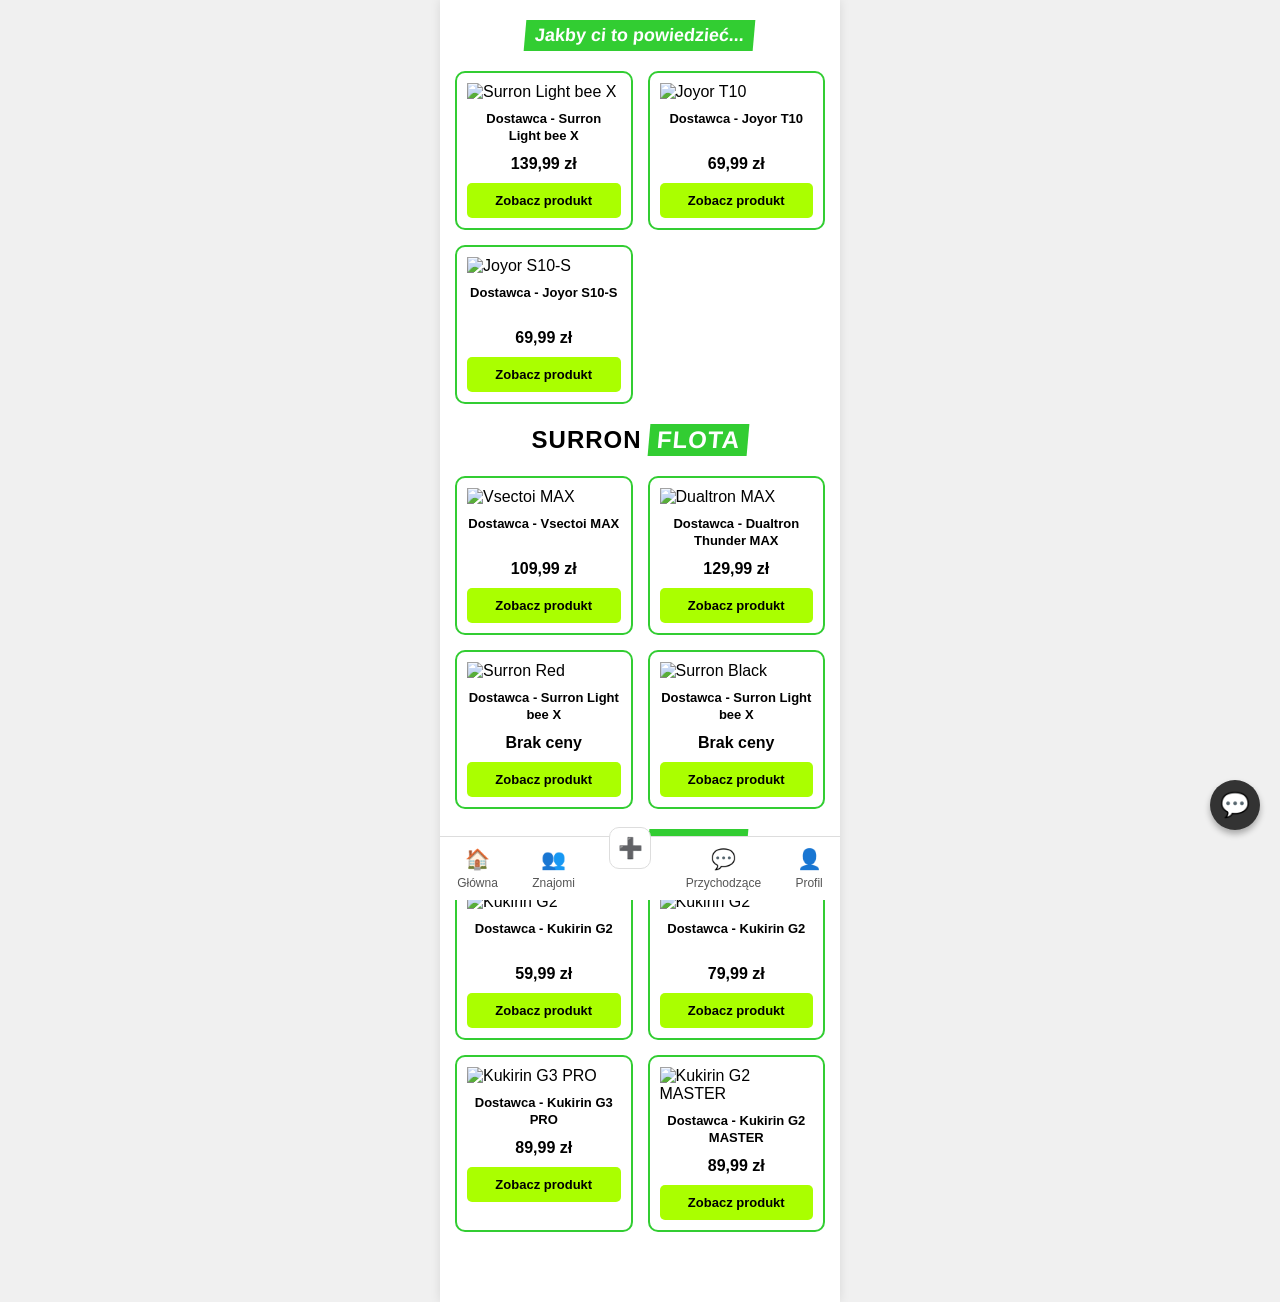
==== commit f182604a: "Update index.html" ====
--- a/index.html
+++ b/index.html
@@ -3,257 +3,284 @@
 <head>
     <meta charset="UTF-8">
     <meta name="viewport" content="width=device-width, initial-scale=1.0">
-    <title>GrimClient</title>
+    <title>Sklep z hulajnogami</title>
     <style>
         body {
-            font-family: sans-serif;
-            background-color: #0c0c12;
-            color: #ffffff;
+            font-family: 'Segoe UI', Tahoma, Geneva, Verdana, sans-serif;
+            background-color: #f0f0f0;
             margin: 0;
-            padding: 40px 20px;
             display: flex;
             justify-content: center;
         }
-        .box {
-            background-color: #171722;
-            padding: 30px;
-            border-radius: 12px;
-            width: 100%;
-            max-width: 380px;
-            text-align: center;
-            border: 2px solid #ff3e3e;
-        }
-        h1 { color: #ff3e3e; margin-bottom: 20px; }
-        input {
-            width: 100%;
-            padding: 12px;
-            margin: 10px 0;
-            background: #000000;
-            color: #ffffff;
-            border: 1px solid #444;
-            border-radius: 6px;
-            box-sizing: border-box;
+
+        .container {
+            width: 100%;
+            max-width: 400px;
+            background-color: #ffffff;
+            min-height: 100vh;
+            position: relative;
+            padding-bottom: 70px; /* Miejsce na dolny pasek */
+            box-shadow: 0 0 10px rgba(0,0,0,0.1);
+        }
+
+        /* Nagłówki */
+        .header-box {
+            text-align: center;
+            padding: 20px 0;
+        }
+
+        .header-green-bg {
+            display: inline-block;
+            background-color: #32cd32;
+            color: white;
+            padding: 5px 10px;
+            font-weight: bold;
+            font-size: 18px;
+            transform: skew(-5deg);
+        }
+
+        .header-flota {
+            text-align: center;
+            font-size: 24px;
+            font-weight: 800;
+            margin: 20px 0;
+            letter-spacing: 1px;
+        }
+
+        .header-flota span {
+            background-color: #32cd32;
+            color: white;
+            padding: 2px 8px;
+            transform: skew(-5deg);
+            display: inline-block;
+        }
+
+        /* Siatka produktów */
+        .grid {
+            display: grid;
+            grid-template-columns: 1fr 1fr;
+            gap: 15px;
+            padding: 0 15px;
+        }
+
+        /* Karta produktu */
+        .card {
+            border: 2px solid #32cd32;
+            border-radius: 10px;
+            padding: 10px;
+            display: flex;
+            flex-direction: column;
+            align-items: center;
+            background-color: white;
+        }
+
+        .card img {
+            width: 100%;
+            height: auto;
+            object-fit: contain;
+            margin-bottom: 10px;
+        }
+
+        .card-title {
+            font-size: 13px;
+            font-weight: bold;
+            text-align: center;
+            margin-bottom: 10px;
+            line-height: 1.3;
+            min-height: 34px; /* Wyrównanie cen */
+        }
+
+        .card-price {
             font-size: 16px;
-        }
-        /* Nowe, bezpieczne przyciski z prostym efektem uniesienia */
-        .przycisk {
-            display: block;
-            width: 100%;
-            padding: 14px;
-            background-color: #ff3e3e;
+            font-weight: 800;
+            margin-bottom: 10px;
+        }
+
+        .btn-buy {
+            background-color: #aaff00;
+            color: black;
+            border: none;
+            border-radius: 5px;
+            padding: 10px;
+            width: 100%;
+            font-weight: bold;
+            font-size: 13px;
+            cursor: pointer;
+            text-align: center;
+        }
+
+        .btn-buy:hover {
+            background-color: #99ee00;
+        }
+
+        /* Dolny pasek nawigacji */
+        .bottom-nav {
+            position: fixed;
+            bottom: 0;
+            left: 50%;
+            transform: translateX(-50%);
+            width: 100%;
+            max-width: 400px;
+            background-color: white;
+            border-top: 1px solid #ddd;
+            display: flex;
+            justify-content: space-around;
+            padding: 10px 0;
+            font-size: 12px;
+            color: #555;
+        }
+
+        .nav-item {
+            display: flex;
+            flex-direction: column;
+            align-items: center;
+            cursor: pointer;
+            gap: 5px;
+        }
+
+        .nav-icon {
+            font-size: 20px;
+        }
+
+        .nav-add {
+            width: 40px;
+            height: 40px;
+            background-color: white;
+            border: 1px solid #ddd;
+            border-radius: 10px;
+            display: flex;
+            align-items: center;
+            justify-content: center;
+            font-size: 20px;
+            margin-top: -20px;
+        }
+
+        /* Przycisk czatu */
+        .chat-btn {
+            position: fixed;
+            bottom: 70px;
+            right: 20px;
+            width: 50px;
+            height: 50px;
+            background-color: #333;
             color: white;
-            border: none;
-            border-radius: 6px;
-            font-weight: bold;
-            font-size: 16px;
+            border-radius: 50%;
+            display: flex;
+            align-items: center;
+            justify-content: center;
+            font-size: 24px;
+            box-shadow: 0 4px 6px rgba(0,0,0,0.3);
             cursor: pointer;
-            margin: 15px 0;
-            box-sizing: border-box;
-            transition: transform 0.1s ease;
-        }
-        .przycisk:hover {
-            transform: translateY(-3px); /* Efekt podniesienia */
-            background-color: #ff5555;
-        }
-        .szary-btn {
-            background-color: #333344;
-        }
-        .szary-btn:hover {
-            background-color: #444455;
-        }
-        .niebieski-btn {
-            background-color: #007bff;
-        }
-        .niebieski-btn:hover {
-            background-color: #1a8cff;
-        }
-        .zielony-btn {
-            background-color: #28a745;
-            text-decoration: none;
-        }
-        .zielony-btn:hover {
-            background-color: #2fc952;
-        }
-        .ukryty {
-            display: none !important;
-        }
-        .error { color: #ff4a4a; font-weight: bold; margin: 10px 0; }
-        .success { color: #4aff4a; font-weight: bold; margin: 10px 0; }
-        .lista-kodow {
-            text-align: left;
-            background: #000;
-            padding: 10px;
-            border-radius: 6px;
-            max-height: 150px;
-            overflow-y: auto;
-        }
-        .linia-kodu {
-            display: flex;
-            justify-content: space-between;
-            margin-bottom: 8px;
-        }
-        .usun-btn {
-            color: #ff3e3e;
-            background: none;
-            border: none;
-            cursor: pointer;
-            font-weight: bold;
-        }
+        }
+
     </style>
 </head>
 <body>
 
-    <!-- 1. PANEL UŻYTKOWNIKA -->
-    <div id="panel-user" class="box">
-        <h1>GrimClient</h1>
-        <p>Wpisz kod, aby odebrać cheaty:</p>
-        <input type="text" id="kod-user" placeholder="Gcl-XXX-XXX-XXX">
-        <button class="przycisk" onclick="odbierzCheaty()">Odbierz cheaty</button>
-        <div id="komunikat-user"></div>
-        <button class="przycisk szary-btn" onclick="pokazLogowanie()">Panel Admina</button>
-    </div>
-
-    <!-- 2. LOGOWANIE ADMINA -->
-    <div id="panel-login" class="box ukryty">
-        <h2>Logowanie Admina</h2>
-        <input type="password" id="haslo-admin" placeholder="Wpisz hasło">
-        <button class="przycisk" onclick="zalogujAdmina()">Zaloguj się</button>
-        <div id="komunikat-login" class="error"></div>
-        <button class="przycisk szary-btn" onclick="pokazUsera()">Powrót</button>
-    </div>
-
-    <!-- 3. PANEL GLOWNY ADMINA -->
-    <div id="panel-admin" class="box ukryty">
-        <h2>Panel Administratora</h2>
-        <p>Link do pobrania cheatów:</p>
-        <input type="text" id="link-input" placeholder="https://..." onchange="zapiszLink()">
-        
-        <button class="przycisk niebieski-btn" onclick="generujKod()">Generuj kod Gcl</button>
-        
-        <p style="text-align: left; color: #888;">Aktywne kody:</p>
-        <div class="lista-kodow" id="widok-kodow"></div>
-        
-        <button class="przycisk szary-btn" onclick="wylogujAdmina()">Wyloguj</button>
-    </div>
-
-    <script>
-        // Tablica na kody i zmienna na link
-        let kody = [];
-        let plikLink = "";
-
-        // Próba wczytania danych z pamięci przeglądarki przy starcie
-        if(localStorage.getItem('grim_kody')) {
-            kody = JSON.parse(localStorage.getItem('grim_kody'));
-        }
-        if(localStorage.getItem('grim_link')) {
-            plikLink = localStorage.getItem('grim_link');
-            document.getElementById('link-input').value = plikLink;
-        }
-
-        // Funkcje przełączania widoków
-        function pokazLogowanie() {
-            document.getElementById('panel-user').classList.add('ukryty');
-            document.getElementById('panel-login').classList.remove('ukryty');
-            document.getElementById('panel-admin').classList.add('ukryty');
-        }
-
-        function pokazUsera() {
-            document.getElementById('panel-user').classList.remove('ukryty');
-            document.getElementById('panel-login').classList.add('ukryty');
-            document.getElementById('panel-admin').classList.add('ukryty');
-            document.getElementById('komunikat-user').innerHTML = "";
-            document.getElementById('komunikat-login').innerHTML = "";
-        }
-
-        function zalogujAdmina() {
-            let wpisaneHaslo = document.getElementById('haslo-admin').value;
-            if (wpisaneHaslo === "12345") {
-                document.getElementById('panel-login').classList.add('ukryty');
-                document.getElementById('panel-admin').classList.remove('ukryty');
-                odswiezListeKodow();
-            } else {
-                document.getElementById('komunikat-login').innerText = "Błędne hasło! (Wpisz: 12345)";
-            }
-            document.getElementById('haslo-admin').value = "";
-        }
-
-        function wylogujAdmina() {
-            pokazUsera();
-        }
-
-        // Funkcje Admina
-        function zapiszLink() {
-            plikLink = document.getElementById('link-input').value;
-            localStorage.setItem('grim_link', plikLink);
-        }
-
-        function generujKod() {
-            let n1 = Math.floor(100 + Math.random() * 900);
-            let n2 = Math.floor(100 + Math.random() * 900);
-            let n3 = Math.floor(100 + Math.random() * 900);
-            let nowyKod = "Gcl-" + n1 + "-" + n2 + "-" + n3;
-            
-            kody.push(nowyKod);
-            localStorage.setItem('grim_kody', JSON.stringify(kody));
-            odswiezListeKodow();
-        }
-
-        function usunKod(index) {
-            kody.splice(index, 1);
-            localStorage.setItem('grim_kody', JSON.stringify(kody));
-            odswiezListeKodow();
-        }
-
-        function odswiezListeKodow() {
-            let kontener = document.getElementById('widok-kodow');
-            kontener.innerHTML = "";
-            
-            if (kody.length === 0) {
-                kontener.innerHTML = "<span style='color:#666;'>Brak kodów</span>";
-                return;
-            }
-
-            for (let i = 0; i < kody.length; i++) {
-                kontener.innerHTML += `
-                    <div class="linia-kodu">
-                        <span>${kody[i]}</span>
-                        <button class="usun-btn" onclick="usunKod(${i})">Usuń</button>
-                    </div>
-                `;
-            }
-        }
-
-        // Odbieranie kodów przez Użytkownika
-        function odbierzCheaty() {
-            let wpisanyKod = document.getElementById('kod-user').value.trim();
-            let miejsceNaKomunikat = document.getElementById('komunikat-user');
-            
-            if (wpisanyKod === "") {
-                miejsceNaKomunikat.innerHTML = "<p class='error'>Wpisz kod!</p>";
-                return;
-            }
-
-            let pozycja = kody.indexOf(wpisanyKod);
-
-            if (pozycja !== -1) {
-                if (plikLink === "") {
-                    miejsceNaKomunikat.innerHTML = "<p class='error'>Kod poprawny, ale admin nie dodał jeszcze linku do pobrania!</p>";
-                    return;
-                }
-                
-                miejsceNaKomunikat.innerHTML = `
-                    <p class="success">Kod poprawny!</p>
-                    <a href="${plikLink}" target="_blank" class="przycisk zielony-btn">POBIERZ CHEATY</a>
-                `;
-                
-                // Usuń kod z bazy, aby był jednorazowy
-                kody.splice(pozycja, 1);
-                localStorage.setItem('grim_kody', JSON.stringify(kody));
-            } else {
-                miejsceNaKomunikat.innerHTML = "<p class='error'>Nieprawidłowy lub zużyty kod!</p>";
-            }
-            document.getElementById('kod-user').value = "";
-        }
-    </script>
+<div class="container">
+
+    <!-- Nagłówek 1 -->
+    <div class="header-box">
+        <div class="header-green-bg">Jakby ci to powiedzieć...</div>
+    </div>
+
+    <!-- Sekcja 1 -->
+    <div class="grid">
+        <div class="card">
+            <img src="https://placehold.co/150x150/transparent/black?text=Surron+X" alt="Surron Light bee X">
+            <div class="card-title">Dostawca - Surron<br>Light bee X</div>
+            <div class="card-price">139,99 zł</div>
+            <button class="btn-buy">Zobacz produkt</button>
+        </div>
+        <div class="card">
+            <img src="https://placehold.co/150x150/transparent/black?text=Joyor+T10" alt="Joyor T10">
+            <div class="card-title">Dostawca - Joyor T10</div>
+            <div class="card-price">69,99 zł</div>
+            <button class="btn-buy">Zobacz produkt</button>
+        </div>
+        <div class="card">
+            <img src="https://placehold.co/150x150/transparent/black?text=Joyor+S10" alt="Joyor S10-S">
+            <div class="card-title">Dostawca - Joyor S10-S</div>
+            <div class="card-price">69,99 zł</div>
+            <button class="btn-buy">Zobacz produkt</button>
+        </div>
+    </div>
+
+    <!-- Nagłówek 2 -->
+    <div class="header-flota">SURRON <span>FLOTA</span></div>
+
+    <!-- Sekcja 2 -->
+    <div class="grid">
+        <div class="card">
+            <img src="https://placehold.co/150x150/transparent/black?text=Vsectoi+MAX" alt="Vsectoi MAX">
+            <div class="card-title">Dostawca - Vsectoi MAX</div>
+            <div class="card-price">109,99 zł</div>
+            <button class="btn-buy">Zobacz produkt</button>
+        </div>
+        <div class="card">
+            <img src="https://placehold.co/150x150/transparent/black?text=Dualtron+MAX" alt="Dualtron MAX">
+            <div class="card-title">Dostawca - Dualtron Thunder MAX</div>
+            <div class="card-price">129,99 zł</div>
+            <button class="btn-buy">Zobacz produkt</button>
+        </div>
+        <div class="card">
+            <img src="https://placehold.co/150x150/transparent/red?text=Surron+Red" alt="Surron Red">
+            <div class="card-title">Dostawca - Surron Light bee X</div>
+            <div class="card-price">Brak ceny</div>
+            <button class="btn-buy">Zobacz produkt</button>
+        </div>
+        <div class="card">
+            <img src="https://placehold.co/150x150/transparent/black?text=Surron+Black" alt="Surron Black">
+            <div class="card-title">Dostawca - Surron Light bee X</div>
+            <div class="card-price">Brak ceny</div>
+            <button class="btn-buy">Zobacz produkt</button>
+        </div>
+    </div>
+
+    <!-- Nagłówek 3 -->
+    <div class="header-flota">KUKIRIN <span>FLOTA</span></div>
+
+    <!-- Sekcja 3 -->
+    <div class="grid">
+        <div class="card">
+            <img src="https://placehold.co/150x150/transparent/orange?text=Kukirin+G2" alt="Kukirin G2">
+            <div class="card-title">Dostawca - Kukirin G2</div>
+            <div class="card-price">59,99 zł</div>
+            <button class="btn-buy">Zobacz produkt</button>
+        </div>
+        <div class="card">
+            <img src="https://placehold.co/150x150/transparent/orange?text=Kukirin+G2" alt="Kukirin G2">
+            <div class="card-title">Dostawca - Kukirin G2</div>
+            <div class="card-price">79,99 zł</div>
+            <button class="btn-buy">Zobacz produkt</button>
+        </div>
+        <div class="card">
+            <img src="https://placehold.co/150x150/transparent/orange?text=Kukirin+G3" alt="Kukirin G3 PRO">
+            <div class="card-title">Dostawca - Kukirin G3 PRO</div>
+            <div class="card-price">89,99 zł</div>
+            <button class="btn-buy">Zobacz produkt</button>
+        </div>
+        <div class="card">
+            <img src="https://placehold.co/150x150/transparent/orange?text=Kukirin+G2+M" alt="Kukirin G2 MASTER">
+            <div class="card-title">Dostawca - Kukirin G2 MASTER</div>
+            <div class="card-price">89,99 zł</div>
+            <button class="btn-buy">Zobacz produkt</button>
+        </div>
+    </div>
+
+    <!-- Dolny pasek -->
+    <div class="bottom-nav">
+        <div class="nav-item"><span class="nav-icon">🏠</span>Główna</div>
+        <div class="nav-item"><span class="nav-icon">👥</span>Znajomi</div>
+        <div class="nav-item"><div class="nav-add">➕</div></div>
+        <div class="nav-item"><span class="nav-icon">💬</span>Przychodzące</div>
+        <div class="nav-item"><span class="nav-icon">👤</span>Profil</div>
+    </div>
+
+    <!-- Przycisk czatu -->
+    <div class="chat-btn">💬</div>
+
+</div>
+
 </body>
 </html>
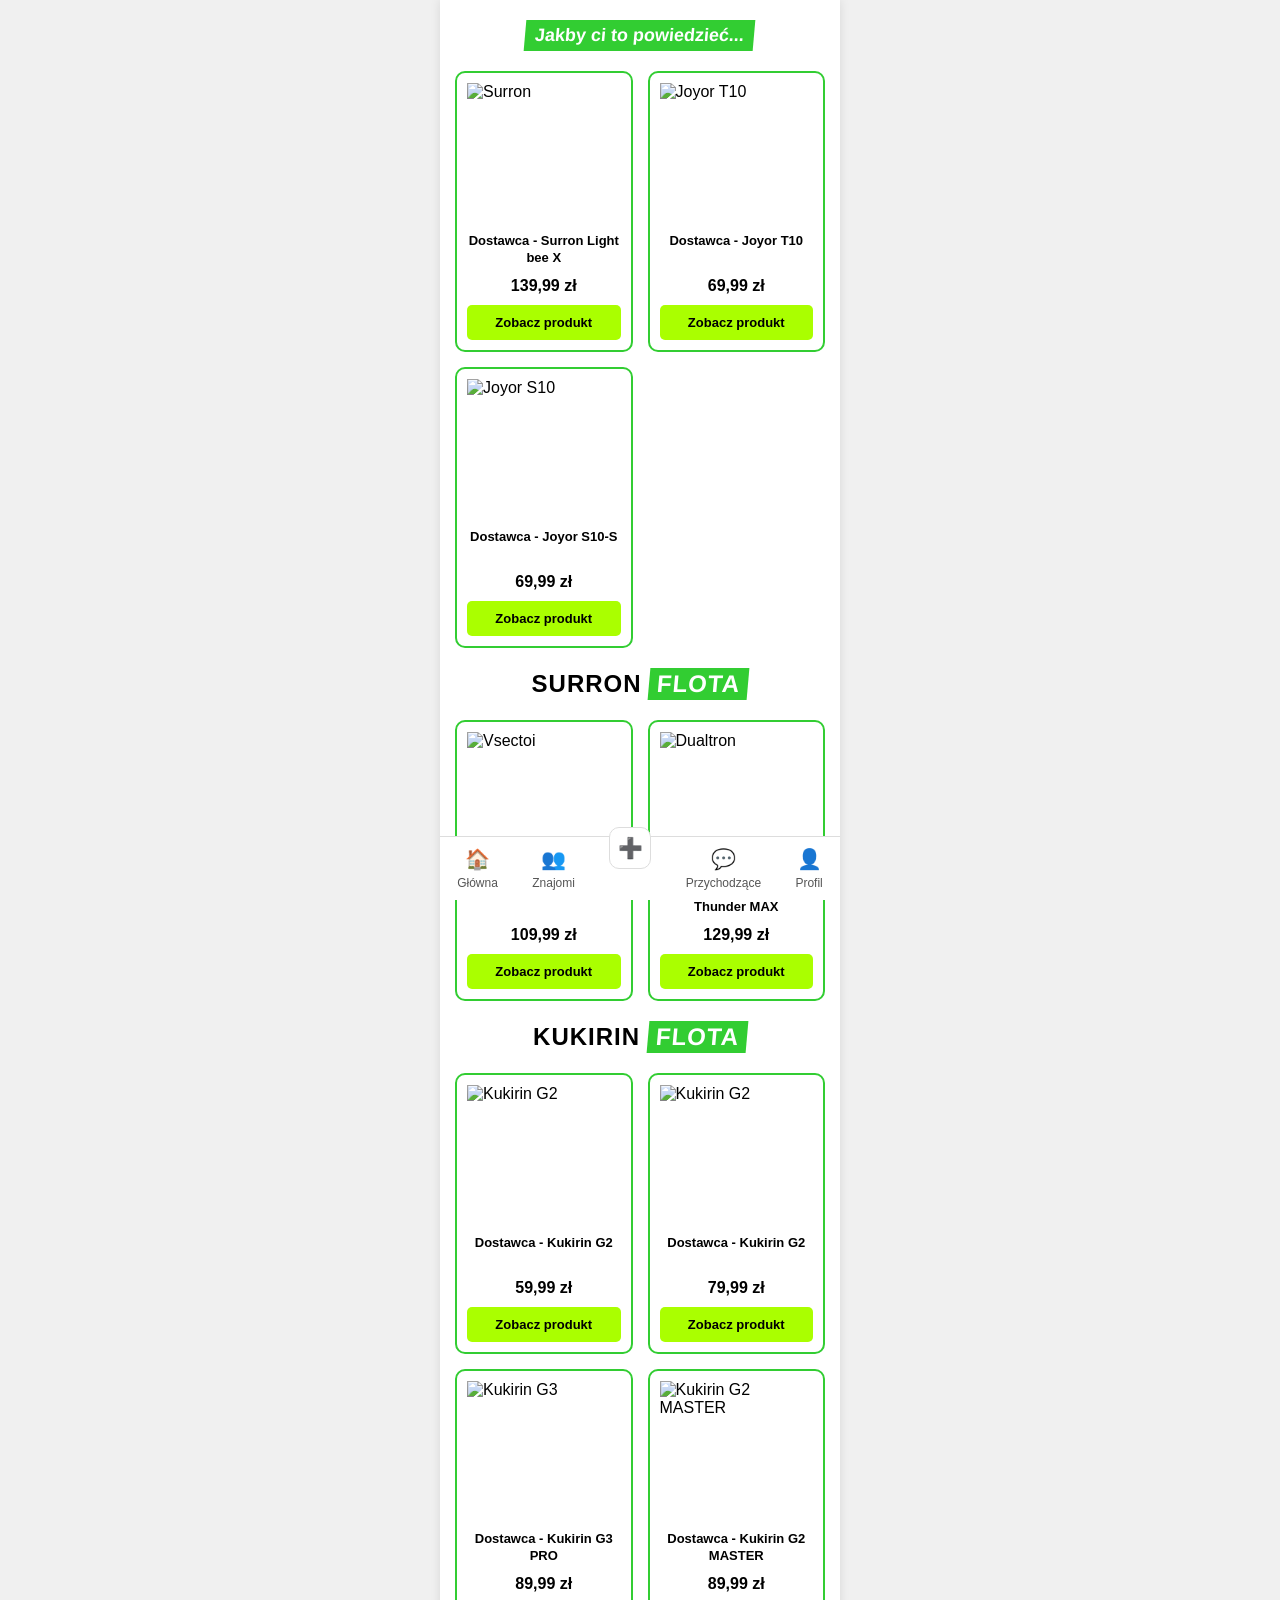
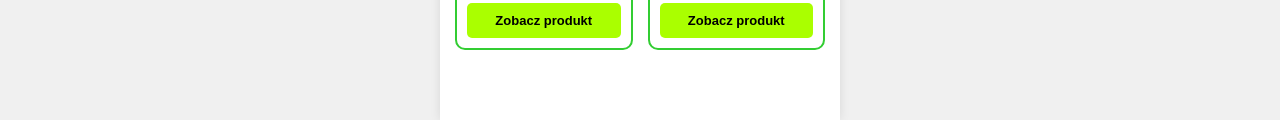
==== commit 49e61f07: "Update index.html" ====
--- a/index.html
+++ b/index.html
@@ -3,7 +3,7 @@
 <head>
     <meta charset="UTF-8">
     <meta name="viewport" content="width=device-width, initial-scale=1.0">
-    <title>Sklep z hulajnogami</title>
+    <title>Sklep z hulajnogami - Działający prototyp</title>
     <style>
         body {
             font-family: 'Segoe UI', Tahoma, Geneva, Verdana, sans-serif;
@@ -19,16 +19,11 @@
             background-color: #ffffff;
             min-height: 100vh;
             position: relative;
-            padding-bottom: 70px; /* Miejsce na dolny pasek */
+            padding-bottom: 70px;
             box-shadow: 0 0 10px rgba(0,0,0,0.1);
         }
 
-        /* Nagłówki */
-        .header-box {
-            text-align: center;
-            padding: 20px 0;
-        }
-
+        .header-box { text-align: center; padding: 20px 0; }
         .header-green-bg {
             display: inline-block;
             background-color: #32cd32;
@@ -46,7 +41,6 @@
             margin: 20px 0;
             letter-spacing: 1px;
         }
-
         .header-flota span {
             background-color: #32cd32;
             color: white;
@@ -55,7 +49,6 @@
             display: inline-block;
         }
 
-        /* Siatka produktów */
         .grid {
             display: grid;
             grid-template-columns: 1fr 1fr;
@@ -63,7 +56,6 @@
             padding: 0 15px;
         }
 
-        /* Karta produktu */
         .card {
             border: 2px solid #32cd32;
             border-radius: 10px;
@@ -76,7 +68,7 @@
 
         .card img {
             width: 100%;
-            height: auto;
+            height: 140px;
             object-fit: contain;
             margin-bottom: 10px;
         }
@@ -87,7 +79,7 @@
             text-align: center;
             margin-bottom: 10px;
             line-height: 1.3;
-            min-height: 34px; /* Wyrównanie cen */
+            min-height: 34px;
         }
 
         .card-price {
@@ -107,13 +99,12 @@
             font-size: 13px;
             cursor: pointer;
             text-align: center;
-        }
-
-        .btn-buy:hover {
-            background-color: #99ee00;
-        }
-
-        /* Dolny pasek nawigacji */
+            transition: 0.2s;
+        }
+
+        .btn-buy:hover { background-color: #99ee00; transform: scale(0.98); }
+
+        /* Dolny pasek */
         .bottom-nav {
             position: fixed;
             bottom: 0;
@@ -129,146 +120,104 @@
             font-size: 12px;
             color: #555;
         }
-
-        .nav-item {
-            display: flex;
-            flex-direction: column;
-            align-items: center;
-            cursor: pointer;
-            gap: 5px;
-        }
-
-        .nav-icon {
-            font-size: 20px;
-        }
-
-        .nav-add {
-            width: 40px;
-            height: 40px;
-            background-color: white;
-            border: 1px solid #ddd;
-            border-radius: 10px;
-            display: flex;
-            align-items: center;
-            justify-content: center;
-            font-size: 20px;
-            margin-top: -20px;
-        }
-
-        /* Przycisk czatu */
-        .chat-btn {
+        .nav-item { display: flex; flex-direction: column; align-items: center; cursor: pointer; gap: 5px; }
+        .nav-icon { font-size: 20px; }
+        .nav-add { width: 40px; height: 40px; background-color: white; border: 1px solid #ddd; border-radius: 10px; display: flex; align-items: center; justify-content: center; font-size: 20px; margin-top: -20px; }
+
+        /* Powiadomienie */
+        #toast {
+            visibility: hidden;
+            min-width: 250px;
+            background-color: #333;
+            color: #fff;
+            text-align: center;
+            border-radius: 5px;
+            padding: 16px;
             position: fixed;
-            bottom: 70px;
-            right: 20px;
-            width: 50px;
-            height: 50px;
-            background-color: #333;
-            color: white;
-            border-radius: 50%;
-            display: flex;
-            align-items: center;
-            justify-content: center;
-            font-size: 24px;
-            box-shadow: 0 4px 6px rgba(0,0,0,0.3);
-            cursor: pointer;
-        }
-
+            z-index: 1;
+            left: 50%;
+            bottom: 30px;
+            transform: translateX(-50%);
+            font-size: 17px;
+        }
+        #toast.show { visibility: visible; animation: fadein 0.5s, fadeout 0.5s 2.5s; }
+        @keyframes fadein { from {bottom: 0; opacity: 0;} to {bottom: 30px; opacity: 1;} }
+        @keyframes fadeout { from {bottom: 30px; opacity: 1;} to {bottom: 0; opacity: 0;} }
     </style>
 </head>
 <body>
 
 <div class="container">
 
-    <!-- Nagłówek 1 -->
-    <div class="header-box">
-        <div class="header-green-bg">Jakby ci to powiedzieć...</div>
-    </div>
-
-    <!-- Sekcja 1 -->
+    <div class="header-box"><div class="header-green-bg">Jakby ci to powiedzieć...</div></div>
+
     <div class="grid">
         <div class="card">
-            <img src="https://placehold.co/150x150/transparent/black?text=Surron+X" alt="Surron Light bee X">
-            <div class="card-title">Dostawca - Surron<br>Light bee X</div>
+            <img src="https://images.unsplash.com/photo-1571068316344-75bc76f77890?w=500&q=80" alt="Surron">
+            <div class="card-title">Dostawca - Surron Light bee X</div>
             <div class="card-price">139,99 zł</div>
-            <button class="btn-buy">Zobacz produkt</button>
-        </div>
-        <div class="card">
-            <img src="https://placehold.co/150x150/transparent/black?text=Joyor+T10" alt="Joyor T10">
+            <button class="btn-buy" onclick="addToCart('Surron Light bee X')">Zobacz produkt</button>
+        </div>
+        <div class="card">
+            <img src="https://images.unsplash.com/photo-1605289355686-9c758eb7dca4?w=500&q=80" alt="Joyor T10">
             <div class="card-title">Dostawca - Joyor T10</div>
             <div class="card-price">69,99 zł</div>
-            <button class="btn-buy">Zobacz produkt</button>
-        </div>
-        <div class="card">
-            <img src="https://placehold.co/150x150/transparent/black?text=Joyor+S10" alt="Joyor S10-S">
+            <button class="btn-buy" onclick="addToCart('Joyor T10')">Zobacz produkt</button>
+        </div>
+        <div class="card">
+            <img src="https://images.unsplash.com/photo-1614730341196-8d26f6b76e0a?w=500&q=80" alt="Joyor S10">
             <div class="card-title">Dostawca - Joyor S10-S</div>
             <div class="card-price">69,99 zł</div>
-            <button class="btn-buy">Zobacz produkt</button>
-        </div>
-    </div>
-
-    <!-- Nagłówek 2 -->
+            <button class="btn-buy" onclick="addToCart('Joyor S10-S')">Zobacz produkt</button>
+        </div>
+    </div>
+
     <div class="header-flota">SURRON <span>FLOTA</span></div>
 
-    <!-- Sekcja 2 -->
     <div class="grid">
         <div class="card">
-            <img src="https://placehold.co/150x150/transparent/black?text=Vsectoi+MAX" alt="Vsectoi MAX">
+            <img src="https://images.unsplash.com/photo-1558981403-c5f9899a28bc?w=500&q=80" alt="Vsectoi">
             <div class="card-title">Dostawca - Vsectoi MAX</div>
             <div class="card-price">109,99 zł</div>
-            <button class="btn-buy">Zobacz produkt</button>
-        </div>
-        <div class="card">
-            <img src="https://placehold.co/150x150/transparent/black?text=Dualtron+MAX" alt="Dualtron MAX">
+            <button class="btn-buy" onclick="addToCart('Vsectoi MAX')">Zobacz produkt</button>
+        </div>
+        <div class="card">
+            <img src="https://images.unsplash.com/photo-1565129459740-2b61c5d0d72a?w=500&q=80" alt="Dualtron">
             <div class="card-title">Dostawca - Dualtron Thunder MAX</div>
             <div class="card-price">129,99 zł</div>
-            <button class="btn-buy">Zobacz produkt</button>
-        </div>
-        <div class="card">
-            <img src="https://placehold.co/150x150/transparent/red?text=Surron+Red" alt="Surron Red">
-            <div class="card-title">Dostawca - Surron Light bee X</div>
-            <div class="card-price">Brak ceny</div>
-            <button class="btn-buy">Zobacz produkt</button>
-        </div>
-        <div class="card">
-            <img src="https://placehold.co/150x150/transparent/black?text=Surron+Black" alt="Surron Black">
-            <div class="card-title">Dostawca - Surron Light bee X</div>
-            <div class="card-price">Brak ceny</div>
-            <button class="btn-buy">Zobacz produkt</button>
-        </div>
-    </div>
-
-    <!-- Nagłówek 3 -->
+            <button class="btn-buy" onclick="addToCart('Dualtron Thunder MAX')">Zobacz produkt</button>
+        </div>
+    </div>
+
     <div class="header-flota">KUKIRIN <span>FLOTA</span></div>
 
-    <!-- Sekcja 3 -->
     <div class="grid">
         <div class="card">
-            <img src="https://placehold.co/150x150/transparent/orange?text=Kukirin+G2" alt="Kukirin G2">
+            <img src="https://images.unsplash.com/photo-1605289355686-9c758eb7dca4?w=500&q=80" alt="Kukirin G2">
             <div class="card-title">Dostawca - Kukirin G2</div>
             <div class="card-price">59,99 zł</div>
-            <button class="btn-buy">Zobacz produkt</button>
-        </div>
-        <div class="card">
-            <img src="https://placehold.co/150x150/transparent/orange?text=Kukirin+G2" alt="Kukirin G2">
+            <button class="btn-buy" onclick="addToCart('Kukirin G2')">Zobacz produkt</button>
+        </div>
+        <div class="card">
+            <img src="https://images.unsplash.com/photo-1565129459740-2b61c5d0d72a?w=500&q=80" alt="Kukirin G2">
             <div class="card-title">Dostawca - Kukirin G2</div>
             <div class="card-price">79,99 zł</div>
-            <button class="btn-buy">Zobacz produkt</button>
-        </div>
-        <div class="card">
-            <img src="https://placehold.co/150x150/transparent/orange?text=Kukirin+G3" alt="Kukirin G3 PRO">
+            <button class="btn-buy" onclick="addToCart('Kukirin G2')">Zobacz produkt</button>
+        </div>
+        <div class="card">
+            <img src="https://images.unsplash.com/photo-1605289355686-9c758eb7dca4?w=500&q=80" alt="Kukirin G3">
             <div class="card-title">Dostawca - Kukirin G3 PRO</div>
             <div class="card-price">89,99 zł</div>
-            <button class="btn-buy">Zobacz produkt</button>
-        </div>
-        <div class="card">
-            <img src="https://placehold.co/150x150/transparent/orange?text=Kukirin+G2+M" alt="Kukirin G2 MASTER">
+            <button class="btn-buy" onclick="addToCart('Kukirin G3 PRO')">Zobacz produkt</button>
+        </div>
+        <div class="card">
+            <img src="https://images.unsplash.com/photo-1614730341196-8d26f6b76e0a?w=500&q=80" alt="Kukirin G2 MASTER">
             <div class="card-title">Dostawca - Kukirin G2 MASTER</div>
             <div class="card-price">89,99 zł</div>
-            <button class="btn-buy">Zobacz produkt</button>
-        </div>
-    </div>
-
-    <!-- Dolny pasek -->
+            <button class="btn-buy" onclick="addToCart('Kukirin G2 MASTER')">Zobacz produkt</button>
+        </div>
+    </div>
+
     <div class="bottom-nav">
         <div class="nav-item"><span class="nav-icon">🏠</span>Główna</div>
         <div class="nav-item"><span class="nav-icon">👥</span>Znajomi</div>
@@ -277,10 +226,17 @@
         <div class="nav-item"><span class="nav-icon">👤</span>Profil</div>
     </div>
 
-    <!-- Przycisk czatu -->
-    <div class="chat-btn">💬</div>
-
+    <div id="toast">Dodano do koszyka!</div>
 </div>
+
+<script>
+    function addToCart(productName) {
+        var toast = document.getElementById("toast");
+        toast.innerText = "Dodano do koszyka: " + productName;
+        toast.className = "show";
+        setTimeout(function(){ toast.className = toast.className.replace("show", ""); }, 3000);
+    }
+</script>
 
 </body>
 </html>
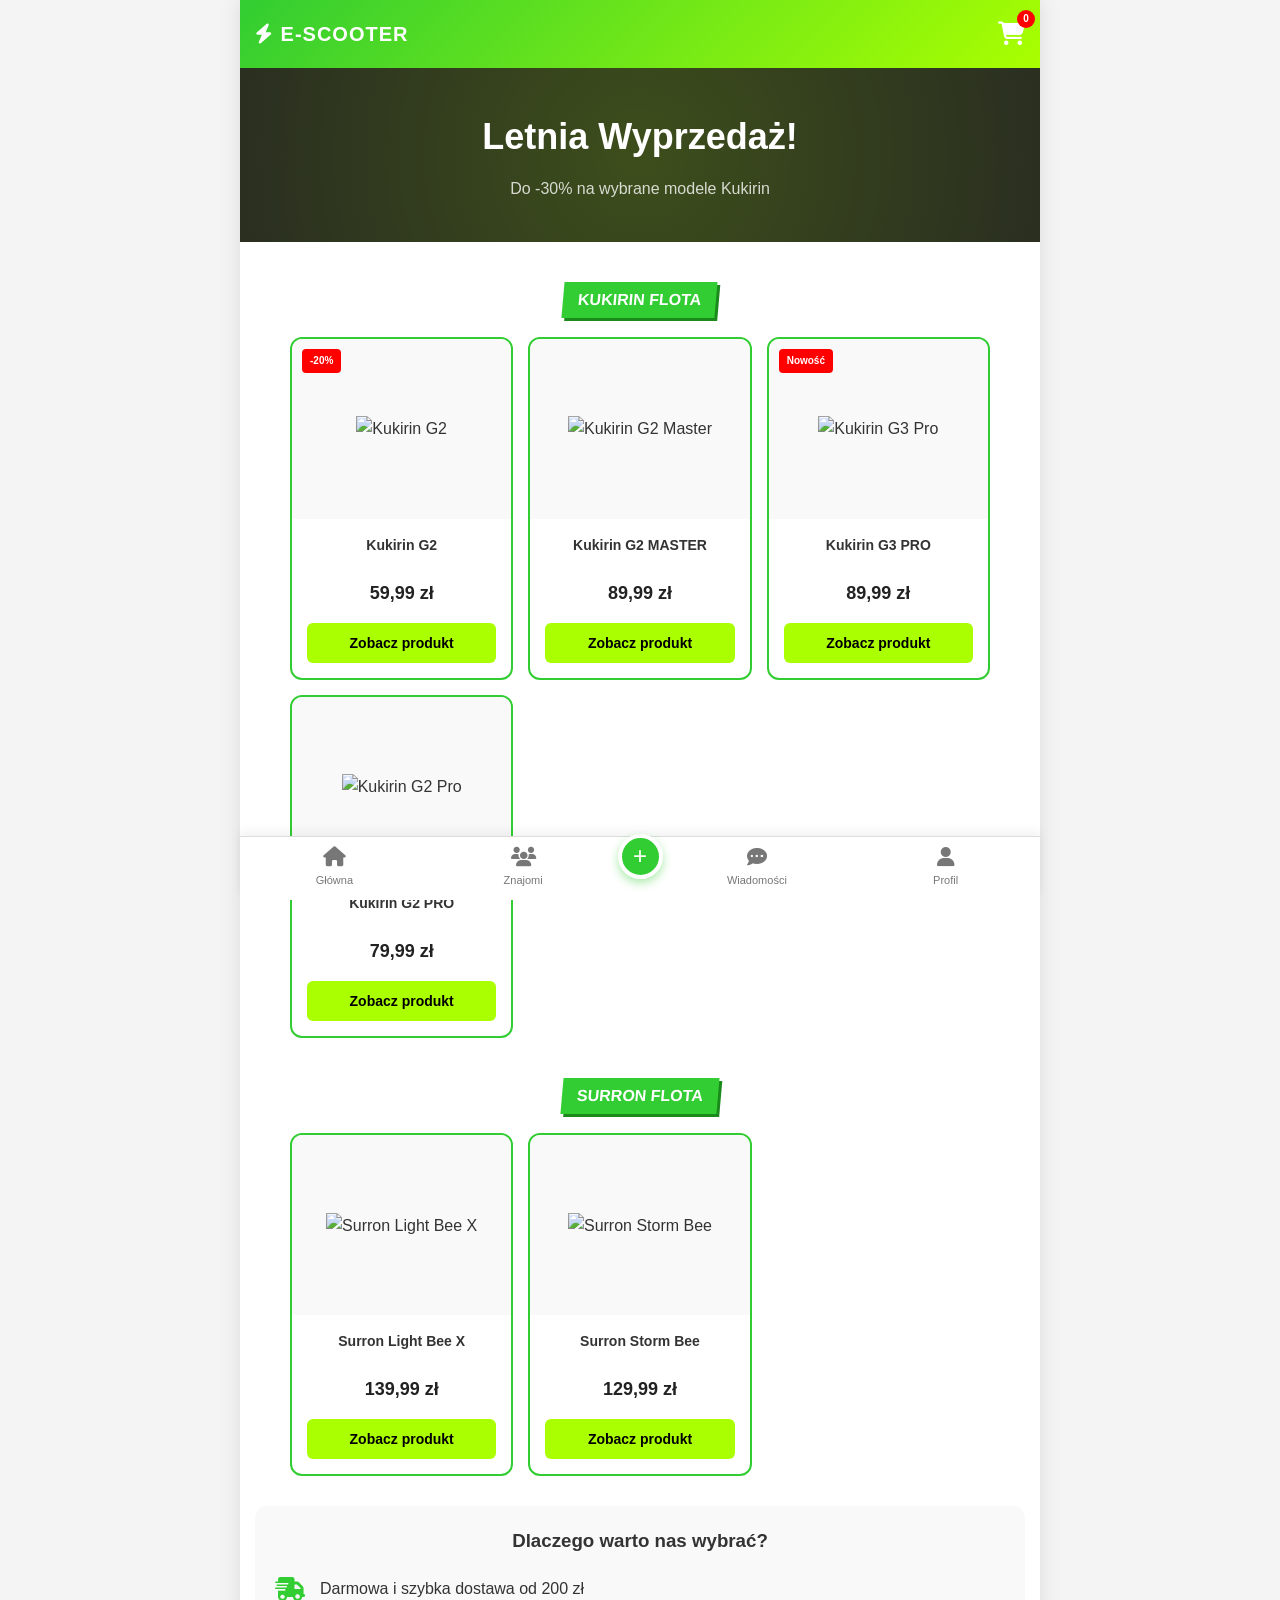
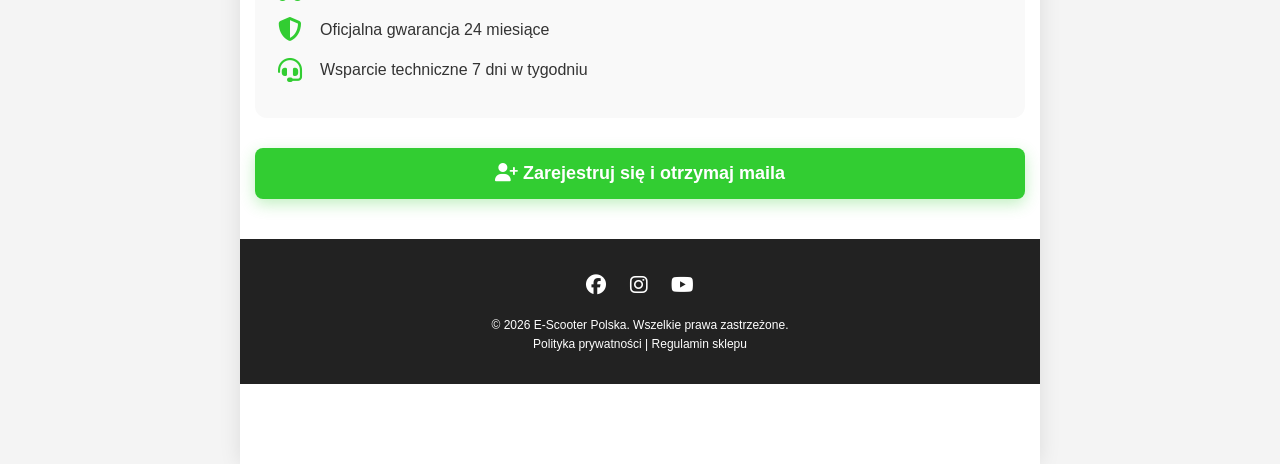
==== commit 484f3617: "Update index.html" ====
--- a/index.html
+++ b/index.html
@@ -3,53 +3,153 @@
 <head>
     <meta charset="UTF-8">
     <meta name="viewport" content="width=device-width, initial-scale=1.0">
-    <title>Sklep z hulajnogami - Działający prototyp</title>
+    <meta name="description" content="Sklep z hulajnogami elektrycznymi Kukirin, Joyor, Surron. Najlepsze ceny i szybka dostawa.">
+    <title>Sklep z Hulajnogami Elektrycznymi | Kukirin, Joyor, Surron</title>
+    
+    <!-- Ikony (FontAwesome) -->
+    <link rel="stylesheet" href="https://cdnjs.cloudflare.com/ajax/libs/font-awesome/6.4.0/css/all.min.css">
+    
     <style>
+        /* =========================================
+           RESET I PODSTAWOWE STYLE
+           ========================================= */
+        * {
+            margin: 0;
+            padding: 0;
+            box-sizing: border-box;
+            font-family: 'Segoe UI', Tahoma, Geneva, Verdana, sans-serif;
+        }
+
         body {
-            font-family: 'Segoe UI', Tahoma, Geneva, Verdana, sans-serif;
-            background-color: #f0f0f0;
-            margin: 0;
+            background-color: #f4f4f4;
+            color: #333;
+            line-height: 1.6;
+            overflow-x: hidden;
+        }
+
+        /* =========================================
+           KONTENER GŁÓWNY (MOBILE-FIRST)
+           ========================================= */
+        .app-container {
+            max-width: 480px;
+            margin: 0 auto;
+            background-color: #ffffff;
+            min-height: 100vh;
+            box-shadow: 0 0 20px rgba(0,0,0,0.1);
+            position: relative;
+            padding-bottom: 80px; /* Miejsce na dolny pasek */
+        }
+
+        /* =========================================
+           NAGŁÓWEK APLIKACJI
+           ========================================= */
+        .app-header {
+            background: linear-gradient(135deg, #32cd32, #aaff00);
+            color: white;
+            padding: 15px;
+            display: flex;
+            justify-content: space-between;
+            align-items: center;
+            position: sticky;
+            top: 0;
+            z-index: 100;
+        }
+
+        .app-header h1 {
+            font-size: 20px;
+            font-weight: 800;
+            text-transform: uppercase;
+            letter-spacing: 1px;
+        }
+
+        .cart-icon {
+            position: relative;
+            cursor: pointer;
+            font-size: 24px;
+        }
+
+        .cart-badge {
+            position: absolute;
+            top: -5px;
+            right: -10px;
+            background-color: red;
+            color: white;
+            font-size: 10px;
+            border-radius: 50%;
+            width: 18px;
+            height: 18px;
             display: flex;
             justify-content: center;
-        }
-
-        .container {
-            width: 100%;
-            max-width: 400px;
-            background-color: #ffffff;
-            min-height: 100vh;
-            position: relative;
-            padding-bottom: 70px;
-            box-shadow: 0 0 10px rgba(0,0,0,0.1);
-        }
-
-        .header-box { text-align: center; padding: 20px 0; }
-        .header-green-bg {
+            align-items: center;
+            font-weight: bold;
+        }
+
+        /* =========================================
+           BANER REKLAMOWY
+           ========================================= */
+        .hero-banner {
+            background-color: #222;
+            color: white;
+            padding: 40px 20px;
+            text-align: center;
+            position: relative;
+            overflow: hidden;
+        }
+
+        .hero-banner::before {
+            content: '';
+            position: absolute;
+            top: -50%;
+            left: -50%;
+            width: 200%;
+            height: 200%;
+            background: radial-gradient(circle, rgba(170,255,0,0.2) 0%, transparent 70%);
+            animation: rotateBg 10s linear infinite;
+        }
+
+        @keyframes rotateBg {
+            0% { transform: rotate(0deg); }
+            100% { transform: rotate(360deg); }
+        }
+
+        .hero-banner h2 {
+            font-size: 28px;
+            margin-bottom: 10px;
+            position: relative;
+            z-index: 1;
+        }
+
+        .hero-banner p {
+            font-size: 16px;
+            opacity: 0.8;
+            position: relative;
+            z-index: 1;
+        }
+
+        /* =========================================
+           NAGŁÓWKI SEKCJI
+           ========================================= */
+        .section-header {
+            text-align: center;
+            padding: 20px 0;
+            margin-top: 20px;
+        }
+
+        .section-title {
             display: inline-block;
             background-color: #32cd32;
             color: white;
-            padding: 5px 10px;
-            font-weight: bold;
-            font-size: 18px;
+            padding: 5px 15px;
+            font-weight: 800;
             transform: skew(-5deg);
-        }
-
-        .header-flota {
-            text-align: center;
-            font-size: 24px;
-            font-weight: 800;
-            margin: 20px 0;
-            letter-spacing: 1px;
-        }
-        .header-flota span {
-            background-color: #32cd32;
-            color: white;
-            padding: 2px 8px;
-            transform: skew(-5deg);
-            display: inline-block;
-        }
-
-        .grid {
+            text-transform: uppercase;
+            box-shadow: 3px 3px 0px #1a8a1a;
+        }
+
+        /* =========================================
+           SIATKA PRODUKTÓW
+           ========================================= */
+        .product-grid {
             display: grid;
             grid-template-columns: 1fr 1fr;
             gap: 15px;
@@ -58,185 +158,510 @@
 
         .card {
             border: 2px solid #32cd32;
-            border-radius: 10px;
-            padding: 10px;
+            border-radius: 12px;
+            background-color: white;
+            overflow: hidden;
+            transition: transform 0.3s ease, box-shadow 0.3s ease;
+            position: relative;
+        }
+
+        .card:hover {
+            transform: translateY(-5px);
+            box-shadow: 0 10px 20px rgba(0,0,0,0.1);
+            border-color: #aaff00;
+        }
+
+        .card-img-wrapper {
+            background-color: #f9f9f9;
+            padding: 20px;
+            position: relative;
+            height: 180px;
             display: flex;
-            flex-direction: column;
-            align-items: center;
-            background-color: white;
-        }
-
-        .card img {
-            width: 100%;
-            height: 140px;
+            justify-content: center;
+            align-items: center;
+        }
+
+        .card-img-wrapper img {
+            max-width: 100%;
+            max-height: 100%;
             object-fit: contain;
-            margin-bottom: 10px;
+            transition: transform 0.3s ease;
+        }
+
+        .card:hover .card-img-wrapper img {
+            transform: scale(1.05);
+        }
+
+        .promo-tag {
+            position: absolute;
+            top: 10px;
+            left: 10px;
+            background-color: red;
+            color: white;
+            font-size: 10px;
+            font-weight: bold;
+            padding: 4px 8px;
+            border-radius: 4px;
+            z-index: 10;
+        }
+
+        .card-body {
+            padding: 15px;
+            text-align: center;
         }
 
         .card-title {
-            font-size: 13px;
-            font-weight: bold;
-            text-align: center;
-            margin-bottom: 10px;
-            line-height: 1.3;
-            min-height: 34px;
+            font-size: 14px;
+            font-weight: 700;
+            margin-bottom: 5px;
+            min-height: 40px;
         }
 
         .card-price {
-            font-size: 16px;
-            font-weight: 800;
-            margin-bottom: 10px;
+            font-size: 18px;
+            font-weight: 900;
+            color: #222;
+            margin-bottom: 15px;
         }
 
         .btn-buy {
             background-color: #aaff00;
             color: black;
             border: none;
-            border-radius: 5px;
-            padding: 10px;
+            border-radius: 6px;
+            padding: 12px;
             width: 100%;
             font-weight: bold;
-            font-size: 13px;
+            font-size: 14px;
             cursor: pointer;
+            transition: background 0.2s, transform 0.1s;
+        }
+
+        .btn-buy:hover {
+            background-color: #99ee00;
+        }
+
+        .btn-buy:active {
+            transform: scale(0.95);
+        }
+
+        /* =========================================
+           SEKCJA "DLACZEGO MY"
+           ========================================= */
+        .why-us {
+            margin: 30px 15px;
+            padding: 20px;
+            background-color: #f9f9f9;
+            border-radius: 12px;
+        }
+
+        .why-us h3 {
             text-align: center;
-            transition: 0.2s;
-        }
-
-        .btn-buy:hover { background-color: #99ee00; transform: scale(0.98); }
-
-        /* Dolny pasek */
+            margin-bottom: 20px;
+        }
+
+        .feature {
+            display: flex;
+            align-items: center;
+            gap: 15px;
+            margin-bottom: 15px;
+        }
+
+        .feature i {
+            font-size: 24px;
+            color: #32cd32;
+            width: 30px;
+            text-align: center;
+        }
+
+        /* =========================================
+           MODAL REJESTRACJI
+           ========================================= */
+        .modal {
+            display: none;
+            position: fixed;
+            top: 0;
+            left: 0;
+            width: 100%;
+            height: 100%;
+            background-color: rgba(0,0,0,0.6);
+            justify-content: center;
+            align-items: center;
+            z-index: 1000;
+            backdrop-filter: blur(5px);
+        }
+
+        .modal-content {
+            background-color: white;
+            border-radius: 12px;
+            width: 90%;
+            max-width: 400px;
+            padding: 25px;
+            box-shadow: 0 10px 30px rgba(0,0,0,0.3);
+            position: relative;
+        }
+
+        .close-modal {
+            position: absolute;
+            top: 10px;
+            right: 15px;
+            font-size: 24px;
+            cursor: pointer;
+            color: #888;
+        }
+
+        .close-modal:hover {
+            color: #333;
+        }
+
+        .form-group {
+            margin-bottom: 15px;
+        }
+
+        .form-group label {
+            display: block;
+            margin-bottom: 5px;
+            font-weight: 600;
+            font-size: 14px;
+        }
+
+        .form-group input {
+            width: 100%;
+            padding: 12px;
+            border: 1px solid #ddd;
+            border-radius: 6px;
+            font-size: 14px;
+            transition: border-color 0.3s;
+        }
+
+        .form-group input:focus {
+            outline: none;
+            border-color: #32cd32;
+        }
+
+        .btn-register {
+            background-color: #32cd32;
+            color: white;
+            border: none;
+            border-radius: 6px;
+            padding: 12px;
+            width: 100%;
+            font-size: 16px;
+            font-weight: bold;
+            cursor: pointer;
+            transition: background 0.3s;
+        }
+
+        .btn-register:hover {
+            background-color: #28a745;
+        }
+
+        /* =========================================
+           STOPKA
+           ========================================= */
+        .footer {
+            background-color: #222;
+            color: white;
+            padding: 30px 20px;
+            margin-top: 40px;
+            text-align: center;
+            font-size: 12px;
+        }
+
+        .social-icons {
+            margin-bottom: 15px;
+        }
+
+        .social-icons a {
+            color: white;
+            font-size: 20px;
+            margin: 0 10px;
+            transition: color 0.3s;
+        }
+
+        .social-icons a:hover {
+            color: #aaff00;
+        }
+
+        /* =========================================
+           DOLNY PASEK NAWIGACJI
+           ========================================= */
         .bottom-nav {
             position: fixed;
             bottom: 0;
             left: 50%;
             transform: translateX(-50%);
             width: 100%;
-            max-width: 400px;
+            max-width: 480px;
             background-color: white;
             border-top: 1px solid #ddd;
             display: flex;
             justify-content: space-around;
+            align-items: center;
             padding: 10px 0;
-            font-size: 12px;
-            color: #555;
-        }
-        .nav-item { display: flex; flex-direction: column; align-items: center; cursor: pointer; gap: 5px; }
-        .nav-icon { font-size: 20px; }
-        .nav-add { width: 40px; height: 40px; background-color: white; border: 1px solid #ddd; border-radius: 10px; display: flex; align-items: center; justify-content: center; font-size: 20px; margin-top: -20px; }
-
-        /* Powiadomienie */
+            z-index: 200;
+            box-shadow: 0 -5px 10px rgba(0,0,0,0.05);
+        }
+
+        .nav-item {
+            display: flex;
+            flex-direction: column;
+            align-items: center;
+            cursor: pointer;
+            font-size: 11px;
+            color: #777;
+            gap: 5px;
+            flex: 1;
+        }
+
+        .nav-item:hover {
+            color: #32cd32;
+        }
+
+        .nav-icon {
+            font-size: 20px;
+        }
+
+        .nav-add {
+            width: 45px;
+            height: 45px;
+            background-color: #32cd32;
+            color: white;
+            border-radius: 50%;
+            display: flex;
+            align-items: center;
+            justify-content: center;
+            font-size: 24px;
+            margin-top: -25px;
+            border: 4px solid white;
+            box-shadow: 0 4px 10px rgba(50,205,50,0.4);
+            cursor: pointer;
+            transition: transform 0.2s;
+        }
+
+        .nav-add:hover {
+            transform: rotate(90deg);
+        }
+
+        /* =========================================
+           TOAST (POWIADOMIENIE)
+           ========================================= */
         #toast {
             visibility: hidden;
             min-width: 250px;
             background-color: #333;
             color: #fff;
             text-align: center;
-            border-radius: 5px;
+            border-radius: 8px;
             padding: 16px;
             position: fixed;
-            z-index: 1;
+            z-index: 1000;
             left: 50%;
-            bottom: 30px;
+            bottom: 80px;
             transform: translateX(-50%);
-            font-size: 17px;
-        }
-        #toast.show { visibility: visible; animation: fadein 0.5s, fadeout 0.5s 2.5s; }
-        @keyframes fadein { from {bottom: 0; opacity: 0;} to {bottom: 30px; opacity: 1;} }
-        @keyframes fadeout { from {bottom: 30px; opacity: 1;} to {bottom: 0; opacity: 0;} }
+            font-size: 16px;
+            box-shadow: 0 4px 10px rgba(0,0,0,0.3);
+        }
+
+        #toast.show {
+            visibility: visible;
+            animation: fadein 0.5s, fadeout 0.5s 2.5s;
+        }
+
+        @keyframes fadein {
+            from {bottom: 0; opacity: 0;}
+            to {bottom: 80px; opacity: 1;}
+        }
+
+        @keyframes fadeout {
+            from {bottom: 80px; opacity: 1;}
+            to {bottom: 0; opacity: 0;}
+        }
+
+        /* =========================================
+           RESPONSYWNOŚĆ (SZERSZE EKRANY)
+           ========================================= */
+        @media (min-width: 768px) {
+            .product-grid {
+                grid-template-columns: 1fr 1fr 1fr;
+                padding: 0 50px;
+            }
+            .app-container {
+                max-width: 800px;
+            }
+            .bottom-nav {
+                max-width: 800px;
+            }
+            .hero-banner h2 {
+                font-size: 36px;
+            }
+        }
+        
     </style>
 </head>
 <body>
 
-<div class="container">
-
-    <div class="header-box"><div class="header-green-bg">Jakby ci to powiedzieć...</div></div>
-
-    <div class="grid">
+<div class="app-container">
+    
+    <!-- Nagłówek -->
+    <header class="app-header">
+        <h1><i class="fas fa-bolt"></i> E-Scooter</h1>
+        <div class="cart-icon" onclick="showToast('Twój koszyk jest pusty!')">
+            <i class="fas fa-shopping-cart"></i>
+            <span class="cart-badge">0</span>
+        </div>
+    </header>
+
+    <!-- Baner -->
+    <div class="hero-banner">
+        <h2>Letnia Wyprzedaż!</h2>
+        <p>Do -30% na wybrane modele Kukirin</p>
+    </div>
+
+    <!-- Sekcja 1: KUKIRIN -->
+    <div class="section-header">
+        <div class="section-title">KUKIRIN FLOTA</div>
+    </div>
+
+    <div class="product-grid">
+        <!-- Produkt 1 -->
         <div class="card">
-            <img src="https://images.unsplash.com/photo-1571068316344-75bc76f77890?w=500&q=80" alt="Surron">
-            <div class="card-title">Dostawca - Surron Light bee X</div>
-            <div class="card-price">139,99 zł</div>
-            <button class="btn-buy" onclick="addToCart('Surron Light bee X')">Zobacz produkt</button>
-        </div>
+            <div class="card-img-wrapper">
+                <span class="promo-tag">-20%</span>
+                <img src="https://kukirin.co.uk/cdn/shop/files/kukirin-g2-black-1.jpg" alt="Kukirin G2">
+            </div>
+            <div class="card-body">
+                <div class="card-title">Kukirin G2</div>
+                <div class="card-price">59,99 zł</div>
+                <button class="btn-buy" onclick="addToCart('Kukirin G2')">Zobacz produkt</button>
+            </div>
+        </div>
+
+        <!-- Produkt 2 -->
         <div class="card">
-            <img src="https://images.unsplash.com/photo-1605289355686-9c758eb7dca4?w=500&q=80" alt="Joyor T10">
-            <div class="card-title">Dostawca - Joyor T10</div>
-            <div class="card-price">69,99 zł</div>
-            <button class="btn-buy" onclick="addToCart('Joyor T10')">Zobacz produkt</button>
-        </div>
+            <div class="card-img-wrapper">
+                <img src="https://kukirin.co.uk/cdn/shop/files/kukirin-g2-master-1.jpg" alt="Kukirin G2 Master">
+            </div>
+            <div class="card-body">
+                <div class="card-title">Kukirin G2 MASTER</div>
+                <div class="card-price">89,99 zł</div>
+                <button class="btn-buy" onclick="addToCart('Kukirin G2 MASTER')">Zobacz produkt</button>
+            </div>
+        </div>
+
+        <!-- Produkt 3 -->
         <div class="card">
-            <img src="https://images.unsplash.com/photo-1614730341196-8d26f6b76e0a?w=500&q=80" alt="Joyor S10">
-            <div class="card-title">Dostawca - Joyor S10-S</div>
-            <div class="card-price">69,99 zł</div>
-            <button class="btn-buy" onclick="addToCart('Joyor S10-S')">Zobacz produkt</button>
+            <div class="card-img-wrapper">
+                <span class="promo-tag">Nowość</span>
+                <img src="https://kukirin.co.uk/cdn/shop/files/kukirin-g3-pro-1.jpg" alt="Kukirin G3 Pro">
+            </div>
+            <div class="card-body">
+                <div class="card-title">Kukirin G3 PRO</div>
+                <div class="card-price">89,99 zł</div>
+                <button class="btn-buy" onclick="addToCart('Kukirin G3 PRO')">Zobacz produkt</button>
+            </div>
+        </div>
+        
+        <!-- Produkt 4 -->
+        <div class="card">
+            <div class="card-img-wrapper">
+                <img src="https://kukirin.co.uk/cdn/shop/files/kukirin-g2-pro-1.jpg" alt="Kukirin G2 Pro">
+            </div>
+            <div class="card-body">
+                <div class="card-title">Kukirin G2 PRO</div>
+                <div class="card-price">79,99 zł</div>
+                <button class="btn-buy" onclick="addToCart('Kukirin G2 PRO')">Zobacz produkt</button>
+            </div>
         </div>
     </div>
 
-    <div class="header-flota">SURRON <span>FLOTA</span></div>
-
-    <div class="grid">
+    <!-- Sekcja 2: SURRON -->
+    <div class="section-header">
+        <div class="section-title">SURRON FLOTA</div>
+    </div>
+
+    <div class="product-grid">
+        <!-- Produkt 5 -->
         <div class="card">
-            <img src="https://images.unsplash.com/photo-1558981403-c5f9899a28bc?w=500&q=80" alt="Vsectoi">
-            <div class="card-title">Dostawca - Vsectoi MAX</div>
-            <div class="card-price">109,99 zł</div>
-            <button class="btn-buy" onclick="addToCart('Vsectoi MAX')">Zobacz produkt</button>
-        </div>
+            <div class="card-img-wrapper">
+                <img src="https://images.unsplash.com/photo-1558981403-c5f9899a28bc?w=500&q=80" alt="Surron Light Bee X">
+            </div>
+            <div class="card-body">
+                <div class="card-title">Surron Light Bee X</div>
+                <div class="card-price">139,99 zł</div>
+                <button class="btn-buy" onclick="addToCart('Surron Light Bee X')">Zobacz produkt</button>
+            </div>
+        </div>
+
+        <!-- Produkt 6 -->
         <div class="card">
-            <img src="https://images.unsplash.com/photo-1565129459740-2b61c5d0d72a?w=500&q=80" alt="Dualtron">
-            <div class="card-title">Dostawca - Dualtron Thunder MAX</div>
-            <div class="card-price">129,99 zł</div>
-            <button class="btn-buy" onclick="addToCart('Dualtron Thunder MAX')">Zobacz produkt</button>
+            <div class="card-img-wrapper">
+                <img src="https://images.unsplash.com/photo-1591637333184-19aa84b3e01f?w=500&q=80" alt="Surron Storm Bee">
+            </div>
+            <div class="card-body">
+                <div class="card-title">Surron Storm Bee</div>
+                <div class="card-price">129,99 zł</div>
+                <button class="btn-buy" onclick="addToCart('Surron Storm Bee')">Zobacz produkt</button>
+            </div>
         </div>
     </div>
 
-    <div class="header-flota">KUKIRIN <span>FLOTA</span></div>
-
-    <div class="grid">
-        <div class="card">
-            <img src="https://images.unsplash.com/photo-1605289355686-9c758eb7dca4?w=500&q=80" alt="Kukirin G2">
-            <div class="card-title">Dostawca - Kukirin G2</div>
-            <div class="card-price">59,99 zł</div>
-            <button class="btn-buy" onclick="addToCart('Kukirin G2')">Zobacz produkt</button>
-        </div>
-        <div class="card">
-            <img src="https://images.unsplash.com/photo-1565129459740-2b61c5d0d72a?w=500&q=80" alt="Kukirin G2">
-            <div class="card-title">Dostawca - Kukirin G2</div>
-            <div class="card-price">79,99 zł</div>
-            <button class="btn-buy" onclick="addToCart('Kukirin G2')">Zobacz produkt</button>
-        </div>
-        <div class="card">
-            <img src="https://images.unsplash.com/photo-1605289355686-9c758eb7dca4?w=500&q=80" alt="Kukirin G3">
-            <div class="card-title">Dostawca - Kukirin G3 PRO</div>
-            <div class="card-price">89,99 zł</div>
-            <button class="btn-buy" onclick="addToCart('Kukirin G3 PRO')">Zobacz produkt</button>
-        </div>
-        <div class="card">
-            <img src="https://images.unsplash.com/photo-1614730341196-8d26f6b76e0a?w=500&q=80" alt="Kukirin G2 MASTER">
-            <div class="card-title">Dostawca - Kukirin G2 MASTER</div>
-            <div class="card-price">89,99 zł</div>
-            <button class="btn-buy" onclick="addToCart('Kukirin G2 MASTER')">Zobacz produkt</button>
+    <!-- Sekcja "Dlaczego my" -->
+    <div class="why-us">
+        <h3>Dlaczego warto nas wybrać?</h3>
+        <div class="feature">
+            <i class="fas fa-truck-fast"></i>
+            <span>Darmowa i szybka dostawa od 200 zł</span>
+        </div>
+        <div class="feature">
+            <i class="fas fa-shield-halved"></i>
+            <span>Oficjalna gwarancja 24 miesiące</span>
+        </div>
+        <div class="feature">
+            <i class="fas fa-headset"></i>
+            <span>Wsparcie techniczne 7 dni w tygodniu</span>
         </div>
     </div>
 
-    <div class="bottom-nav">
-        <div class="nav-item"><span class="nav-icon">🏠</span>Główna</div>
-        <div class="nav-item"><span class="nav-icon">👥</span>Znajomi</div>
-        <div class="nav-item"><div class="nav-add">➕</div></div>
-        <div class="nav-item"><span class="nav-icon">💬</span>Przychodzące</div>
-        <div class="nav-item"><span class="nav-icon">👤</span>Profil</div>
+    <!-- Główny przycisk rejestracji -->
+    <div style="padding: 0 15px; margin-top: 30px;">
+        <button onclick="openModal()" style="background-color: #32cd32; color: white; border: none; padding: 15px; width: 100%; border-radius: 8px; font-size: 18px; font-weight: bold; cursor: pointer; box-shadow: 0 5px 15px rgba(50,205,50,0.3);">
+            <i class="fas fa-user-plus"></i> Zarejestruj się i otrzymaj maila
+        </button>
     </div>
 
-    <div id="toast">Dodano do koszyka!</div>
-</div>
-
-<script>
-    function addToCart(productName) {
-        var toast = document.getElementById("toast");
-        toast.innerText = "Dodano do koszyka: " + productName;
-        toast.className = "show";
-        setTimeout(function(){ toast.className = toast.className.replace("show", ""); }, 3000);
-    }
-</script>
-
-</body>
-</html>
+    <!-- Stopka -->
+    <footer class="footer">
+        <div class="social-icons">
+            <a href="#"><i class="fab fa-facebook"></i></a>
+            <a href="#"><i class="fab fa-instagram"></i></a>
+            <a href="#"><i class="fab fa-youtube"></i></a>
+        </div>
+        <p>&copy; 2026 E-Scooter Polska. Wszelkie prawa zastrzeżone.</p>
+        <p>Polityka prywatności | Regulamin sklepu</p>
+    </footer>
+
+    <!-- Dolny pasek -->
+    <nav class="bottom-nav">
+        <div class="nav-item"><i class="fas fa-home nav-icon"></i>Główna</div>
+        <div class="nav-item"><i class="fas fa-users nav-icon"></i>Znajomi</div>
+        <div class="nav-add" onclick="openModal()">+</div>
+        <div class="nav-item"><i class="fas fa-comment-dots nav-icon"></i>Wiadomości</div>
+        <div class="nav-item"><i class="fas fa-user nav-icon"></i>Profil</div>
+    </nav>
+
+    <!-- Modal Rejestracji -->
+    <div id="modal" class="modal">
+        <div class="modal-content">
+            <span class="close-modal" onclick="closeModal()">&times;</span>
+            <h3 style="text-align: center; margin-bottom: 20px;">Załóż konto</h3>
+            
+            <form action="rejestracja.php" method="POST">
+                <div class="form-group">
+                    <label for="imie">Imię i nazwisko</label>
+                    <input type="text" id="imie" name="imie" placeholder="np. Jan Kowalski" required>
+                </div>
+                
+                <div class="form-group">
+                    <label for="email">Adres e-mail</label>
+                    <input type="email" id="email" name="ema
